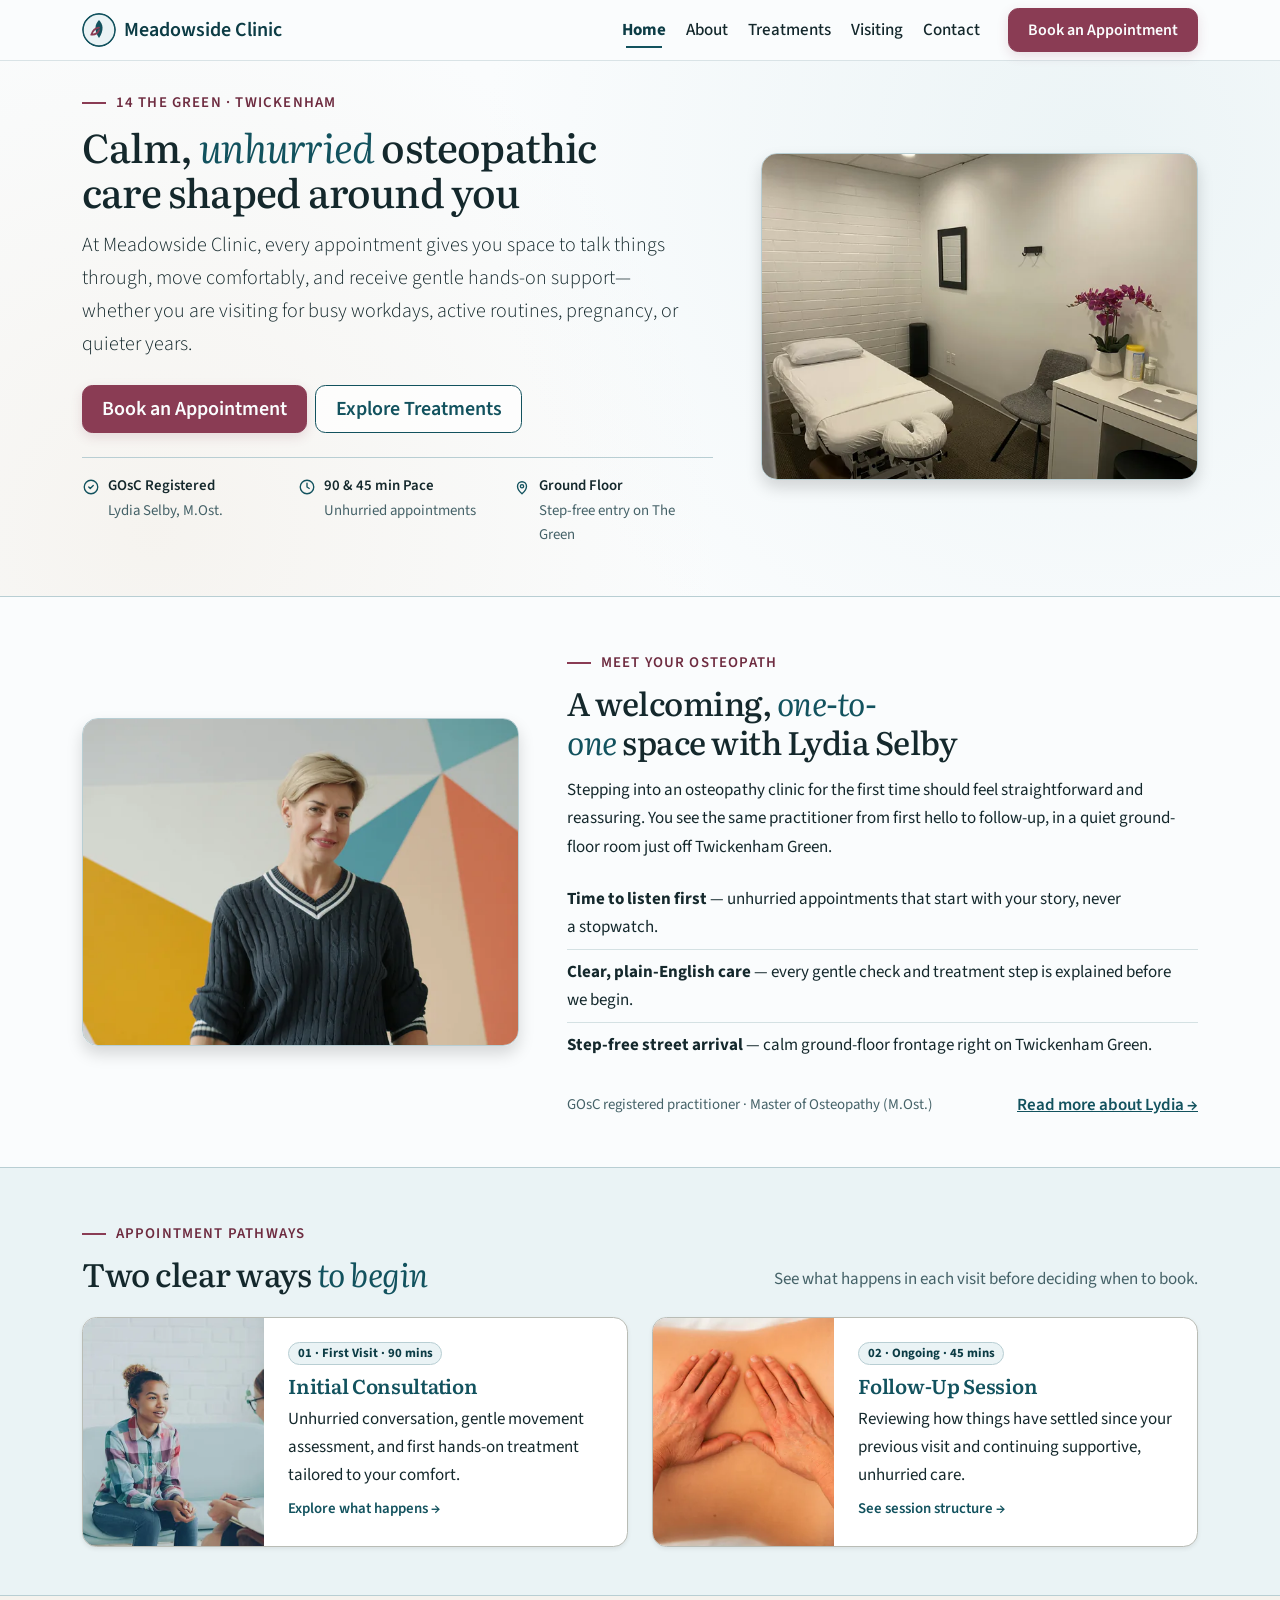
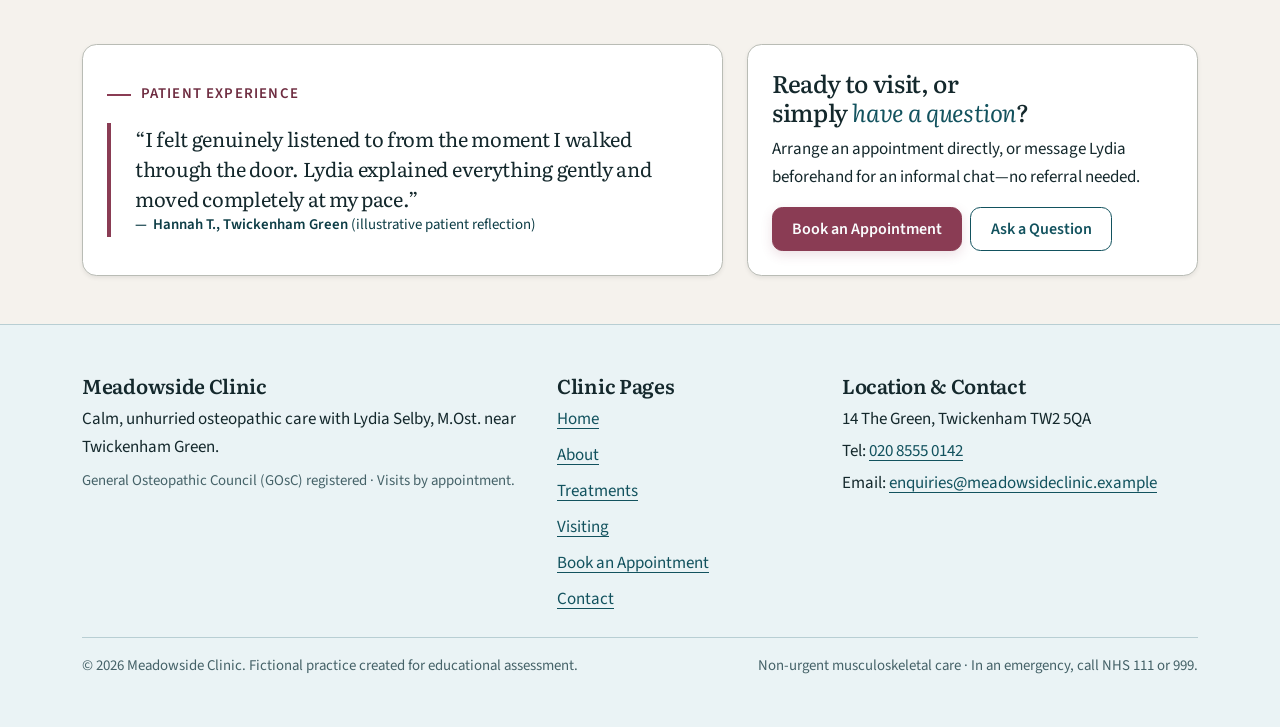
==== index.html @ f7b4f86d "Design: Iteration 3 unified card borders, treatments alternating FAQ, mobile polish" ====
<!DOCTYPE html>
<html lang="en">

<head>
  <meta charset="UTF-8">
  <meta name="viewport" content="width=device-width, initial-scale=1.0">
  <meta name="referrer" content="strict-origin-when-cross-origin">
  <meta name="description"
    content="Meadowside Clinic near Twickenham Green offers calm, unhurried osteopathic care with Lydia Selby in a peaceful ground-floor space.">
  <title>Meadowside Clinic | Calm Osteopathic Care in Twickenham</title>
  <link rel="icon" href="assets/images/brand-mark.svg" type="image/svg+xml">
  <link rel="preconnect" href="https://fonts.googleapis.com">
  <link rel="preconnect" href="https://fonts.gstatic.com" crossorigin>
  <link
    href="https://fonts.googleapis.com/css2?family=Literata:ital,opsz,wght@0,7..72,400;0,7..72,500;0,7..72,600;1,7..72,400&amp;family=Source+Sans+3:wght@400;600;700&amp;display=swap"
    rel="stylesheet" referrerpolicy="no-referrer">
  <link href="https://cdn.jsdelivr.net/npm/bootstrap@5.3.9/dist/css/bootstrap.min.css" rel="stylesheet"
    integrity="sha384-yEPZ7jP9S0QKiUQ0m3jjsO4ProIW7wvR9gXkI7JOGa2XVsw53Yke2bsdkBbjmmiX" crossorigin="anonymous"
    referrerpolicy="no-referrer">
  <link rel="stylesheet" href="assets/css/style.css">
</head>

<body class="d-flex flex-column min-vh-100">
  <a class="visually-hidden-focusable skip-link" href="#main-content">Skip to main content</a>

  <!-- Porcelain light sticky header + Bootstrap offcanvas mobile drawer -->
  <header class="sticky-top">
    <nav class="navbar navbar-expand-lg py-2" data-bs-theme="light" aria-label="Primary">
      <div class="container">
        <a class="navbar-brand d-flex align-items-center gap-2 fw-semibold" href="index.html">
          <img src="assets/images/brand-mark.svg" alt="" width="34" height="34" class="rounded-circle">
          <span>Meadowside Clinic</span>
        </a>
        <button class="navbar-toggler" type="button" data-bs-toggle="offcanvas" data-bs-target="#clinicNav"
          aria-controls="clinicNav" aria-label="Open menu">
          <span class="navbar-toggler-icon"></span>
        </button>
        <div class="offcanvas-lg offcanvas-end" tabindex="-1" id="clinicNav" role="group"
          aria-labelledby="clinicNavLabel">
          <div class="offcanvas-header d-lg-none border-bottom">
            <span class="offcanvas-title h5 mb-0" id="clinicNavLabel">Meadowside Clinic</span>
            <button type="button" class="btn-close" data-bs-dismiss="offcanvas" data-bs-target="#clinicNav"
              aria-label="Close menu"></button>
          </div>
          <div class="offcanvas-body">
            <ul class="navbar-nav ms-lg-auto align-items-lg-center gap-lg-1">
              <li class="nav-item">
                <a class="nav-link active" aria-current="page" href="index.html">Home</a>
              </li>
              <li class="nav-item">
                <a class="nav-link" href="about.html">About</a>
              </li>
              <li class="nav-item">
                <a class="nav-link" href="treatments.html">Treatments</a>
              </li>
              <li class="nav-item">
                <a class="nav-link" href="visiting.html">Visiting</a>
              </li>
              <li class="nav-item">
                <a class="nav-link" href="contact.html">Contact</a>
              </li>
              <li class="nav-item mt-3 mt-lg-0 ms-lg-3 d-grid d-lg-block">
                <a class="btn btn-secondary" href="booking.html">Book an Appointment</a>
              </li>
            </ul>
          </div>
        </div>
      </div>
    </nav>
  </header>

  <main id="main-content" class="flex-grow-1">
    <!-- 1. Hero -->
    <section class="pt-3 pb-4 pt-lg-4 pb-lg-5 section-hero">
      <div class="container">
        <div class="row align-items-center gy-4 gx-lg-5">
          <div class="col-lg-7">
            <span class="small text-uppercase fw-semibold clinic-eyebrow mb-2">14 The Green · Twickenham</span>
            <h1 class="display-5 mb-3">Calm, <em>unhurried</em> osteopathic care shaped around you</h1>
            <p class="lead mb-4">
              At Meadowside Clinic, every appointment gives you space to talk things through, move comfortably, and
              receive gentle hands-on support—whether you are visiting for busy workdays, active routines, pregnancy, or
              quieter years.
            </p>
            <div class="d-grid gap-2 d-sm-flex">
              <a class="btn btn-secondary btn-lg" href="booking.html">Book an Appointment</a>
              <a class="btn btn-outline-primary btn-lg" href="treatments.html">Explore Treatments</a>
            </div>

            <div class="border-top mt-3 pt-3 mt-lg-4">
              <div class="row g-2 g-sm-3">
                <div class="col-sm-4 d-flex align-items-start gap-2">
                  <svg width="18" height="18" viewBox="0 0 24 24" fill="none" stroke="currentColor" stroke-width="1.8"
                    stroke-linecap="round" stroke-linejoin="round" aria-hidden="true"
                    class="text-primary flex-shrink-0 mt-1">
                    <circle cx="12" cy="12" r="9"></circle>
                    <path d="m9 12 2 2 4-4"></path>
                  </svg>
                  <div class="small">
                    <div class="fw-semibold">GOsC Registered</div>
                    <div class="text-body-secondary">Lydia Selby, M.Ost.</div>
                  </div>
                </div>
                <div class="col-sm-4 d-flex align-items-start gap-2">
                  <svg width="18" height="18" viewBox="0 0 24 24" fill="none" stroke="currentColor" stroke-width="1.8"
                    stroke-linecap="round" stroke-linejoin="round" aria-hidden="true"
                    class="text-primary flex-shrink-0 mt-1">
                    <circle cx="12" cy="12" r="9"></circle>
                    <path d="M12 7v5l3 2"></path>
                  </svg>
                  <div class="small">
                    <div class="fw-semibold">90 &amp; 45 min Pace</div>
                    <div class="text-body-secondary">Unhurried appointments</div>
                  </div>
                </div>
                <div class="col-sm-4 d-flex align-items-start gap-2">
                  <svg width="18" height="18" viewBox="0 0 24 24" fill="none" stroke="currentColor" stroke-width="1.8"
                    stroke-linecap="round" stroke-linejoin="round" aria-hidden="true"
                    class="text-primary flex-shrink-0 mt-1">
                    <path d="M12 21s-6-5.2-6-10a6 6 0 1 1 12 0c0 4.8-6 10-6 10Z"></path>
                    <circle cx="12" cy="11" r="2.2"></circle>
                  </svg>
                  <div class="small">
                    <div class="fw-semibold">Ground Floor</div>
                    <div class="text-body-secondary">Step-free entry on The Green</div>
                  </div>
                </div>
              </div>
            </div>
          </div>
          <div class="col-lg-5">
            <div class="ratio ratio-4x3">
              <img src="assets/images/hero-treatment-room-1200.webp"
                srcset="assets/images/hero-treatment-room-640.webp 640w, assets/images/hero-treatment-room-800.webp 800w, assets/images/hero-treatment-room-1200.webp 1200w"
                sizes="(max-width: 575.98px) calc(100vw - 1.5rem), (max-width: 991.98px) 696px, 526px"
                alt="Private clinic treatment room with a pale padded plinth, stool, orchid on a small desk, and white painted brick wall"
                class="img-fluid object-fit-cover rounded-4 shadow border" width="1200" height="900"
                fetchpriority="high">
            </div>
          </div>
        </div>
      </div>
    </section>

    <!-- 2. Meet Lydia & Visit Experience -->
    <section class="py-4 py-lg-5 border-top">
      <div class="container">
        <div class="row align-items-center gy-4 gx-lg-5">
          <div class="col-lg-5">
            <div class="ratio ratio-4x3">
              <img src="assets/images/lydia-portrait-1200.webp"
                srcset="assets/images/lydia-portrait-640.webp 640w, assets/images/lydia-portrait-800.webp 800w, assets/images/lydia-portrait-1200.webp 1200w"
                sizes="(max-width: 575.98px) calc(100vw - 1.5rem), (max-width: 991.98px) 696px, 526px"
                alt="Osteopath Lydia Selby smiling warmly in a relaxed navy cable-knit jumper against a soft daylight studio backdrop"
                class="img-fluid object-fit-cover rounded-4 shadow border" width="1200" height="900" loading="lazy">
            </div>
          </div>
          <div class="col-lg-7">
            <span class="small text-uppercase fw-semibold clinic-eyebrow mb-2">Meet your osteopath</span>
            <h2 class="h2 mb-3">A welcoming, <em>one-to-one</em> space with Lydia Selby</h2>
            <p class="mb-3">
              Stepping into an osteopathy clinic for the first time should feel straightforward and reassuring. You see
              the same practitioner from first hello to follow-up, in a quiet ground-floor room just off Twickenham
              Green.
            </p>
            <ul class="list-group list-group-flush mb-3">
              <li class="list-group-item px-0 py-2">
                <strong>Time to listen first</strong> — unhurried appointments that start with your story, never a
                stopwatch.
              </li>
              <li class="list-group-item px-0 py-2">
                <strong>Clear, plain-English care</strong> — every gentle check and treatment step is explained before
                we begin.
              </li>
              <li class="list-group-item px-0 py-2">
                <strong>Step-free street arrival</strong> — calm ground-floor frontage right on Twickenham Green.
              </li>
            </ul>
            <div class="d-flex flex-wrap align-items-center justify-content-between gap-2 pt-2">
              <span class="small text-body-secondary">GOsC registered practitioner · Master of Osteopathy (M.Ost.)</span>
              <a class="fw-semibold" href="about.html">Read more about Lydia &rarr;</a>
            </div>
          </div>
        </div>
      </div>
    </section>

    <!-- 3. Two Appointment Pathways on Sea-Glass Mist -->
    <section class="py-4 py-lg-5 bg-primary-subtle border-top">
      <div class="container">
        <div class="row align-items-end justify-content-between gy-2 mb-4">
          <div class="col-lg-7">
            <span class="small text-uppercase fw-semibold clinic-eyebrow mb-2">Appointment pathways</span>
            <h2 class="h2 mb-0">Two clear ways <em>to begin</em></h2>
          </div>
          <div class="col-lg-5 text-lg-end">
            <p class="text-body-secondary mb-0">
              See what happens in each visit before deciding when to book.
            </p>
          </div>
        </div>
        <div class="row gy-4">
          <div class="col-lg-6">
            <div class="card clinic-card-link overflow-hidden h-100 shadow-sm">
              <div class="row g-0 h-100">
                <div class="col-md-4">
                  <div class="ratio ratio-4x3 h-100 overflow-hidden">
                    <img src="assets/images/consultation-conversation-960.webp"
                      srcset="assets/images/consultation-conversation-480.webp 480w, assets/images/consultation-conversation-960.webp 960w"
                      sizes="(max-width: 767.98px) calc(100vw - 1.5rem), 220px"
                      alt="Practitioner and client seated together in a sunlit white-brick consultation room having a calm initial conversation"
                      class="object-fit-cover clinic-card-photo-top" width="960" height="720" loading="lazy">
                  </div>
                </div>
                <div class="col-md-8">
                  <div class="card-body d-flex flex-column justify-content-center h-100 p-4">
                    <span
                      class="badge rounded-pill bg-primary-subtle text-primary-emphasis border border-primary-subtle align-self-start mb-2">01
                      · First Visit · 90 mins</span>
                    <h3 class="h5 card-title fw-semibold mb-2">
                      <a class="stretched-link text-decoration-none" href="treatments.html">Initial Consultation</a>
                    </h3>
                    <p class="card-text mb-2">
                      Unhurried conversation, gentle movement assessment, and first hands-on treatment tailored to your
                      comfort.
                    </p>
                    <span class="small fw-semibold text-primary">Explore what happens &rarr;</span>
                  </div>
                </div>
              </div>
            </div>
          </div>

          <div class="col-lg-6">
            <div class="card clinic-card-link overflow-hidden h-100 shadow-sm">
              <div class="row g-0 h-100">
                <div class="col-md-4">
                  <div class="ratio ratio-4x3 h-100 overflow-hidden">
                    <img src="assets/images/osteopathic-lumbar-care-960.webp"
                      srcset="assets/images/osteopathic-lumbar-care-480.webp 480w, assets/images/osteopathic-lumbar-care-960.webp 960w"
                      sizes="(max-width: 767.98px) calc(100vw - 1.5rem), 220px"
                      alt="Practitioner hands gently palpating an adult patient's lower back during a hands-on osteopathic session"
                      class="object-fit-cover" width="960" height="720" loading="lazy">
                  </div>
                </div>
                <div class="col-md-8">
                  <div class="card-body d-flex flex-column justify-content-center h-100 p-4">
                    <span
                      class="badge rounded-pill bg-primary-subtle text-primary-emphasis border border-primary-subtle align-self-start mb-2">02
                      · Ongoing · 45 mins</span>
                    <h3 class="h5 card-title fw-semibold mb-2">
                      <a class="stretched-link text-decoration-none" href="treatments.html">Follow-Up Session</a>
                    </h3>
                    <p class="card-text mb-2">
                      Reviewing how things have settled since your previous visit and continuing supportive, unhurried
                      care.
                    </p>
                    <span class="small fw-semibold text-primary">See session structure &rarr;</span>
                  </div>
                </div>
              </div>
            </div>
          </div>
        </div>
      </div>
    </section>

    <!-- 4. Patient Experience + Next Step on Warm Linen -->
    <section class="py-4 py-lg-5 bg-body-tertiary border-top">
      <div class="container">
        <div class="row align-items-stretch gy-4">
          <div class="col-lg-7">
            <div class="card shadow-sm h-100">
              <div class="card-body p-4 d-flex flex-column justify-content-center">
                <span class="small text-uppercase fw-semibold clinic-eyebrow mb-3">Patient experience</span>
                <figure class="border-accent border-start border-4 ps-4 mb-0">
                  <blockquote class="blockquote fs-5 mb-3">
                    <p class="mb-0">
                      &ldquo;I felt genuinely listened to from the moment I walked through the door. Lydia explained
                      everything gently and moved completely at my pace.&rdquo;
                    </p>
                  </blockquote>
                  <figcaption class="blockquote-footer mb-0">
                    Hannah T., Twickenham Green <span class="fw-normal">(illustrative patient reflection)</span>
                  </figcaption>
                </figure>
              </div>
            </div>
          </div>
          <div class="col-lg-5">
            <div class="card shadow-sm h-100">
              <div class="card-body p-4 d-flex flex-column">
                <h2 class="h4 mb-2">Ready to visit, or simply <em>have a question</em>?</h2>
                <p class="mb-3">
                  Arrange an appointment directly, or message Lydia beforehand for an informal chat—no referral needed.
                </p>
                <div class="d-grid gap-2 d-sm-flex mt-auto">
                  <a class="btn btn-secondary" href="booking.html">Book an Appointment</a>
                  <a class="btn btn-outline-primary" href="contact.html">Ask a Question</a>
                </div>
              </div>
            </div>
          </div>
        </div>
      </div>
    </section>
  </main>

  <!-- Global Footer on Sea-Glass Mist -->
  <footer class="bg-primary-subtle border-top py-4 py-lg-5 mt-auto">
    <div class="container">
      <div class="row gy-4 pb-4">
        <div class="col-lg-5">
          <h2 class="h5 fw-semibold mb-2">Meadowside Clinic</h2>
          <p class="mb-2">
            Calm, unhurried osteopathic care with Lydia Selby, M.Ost. near Twickenham Green.
          </p>
          <p class="small text-body-secondary mb-0">
            General Osteopathic Council (GOsC) registered · Visits by appointment.
          </p>
        </div>
        <div class="col-sm-6 col-lg-3">
          <h2 class="h5 fw-semibold mb-2">Clinic Pages</h2>
          <ul class="list-unstyled d-flex flex-column gap-2 mb-0">
            <li><a href="index.html">Home</a></li>
            <li><a href="about.html">About</a></li>
            <li><a href="treatments.html">Treatments</a></li>
            <li><a href="visiting.html">Visiting</a></li>
            <li><a href="booking.html">Book an Appointment</a></li>
            <li><a href="contact.html">Contact</a></li>
          </ul>
        </div>
        <div class="col-sm-6 col-lg-4">
          <h2 class="h5 fw-semibold mb-2">Location &amp; Contact</h2>
          <p class="mb-1">14 The Green, Twickenham TW2 5QA</p>
          <p class="mb-1">Tel: <a href="tel:+442085550142">020&nbsp;8555&nbsp;0142</a></p>
          <p class="mb-0">Email: <a
              href="mailto:enquiries@meadowsideclinic.example">enquiries@meadowsideclinic.example</a></p>
        </div>
      </div>
      <div
        class="border-top border-primary-subtle pt-3 d-flex flex-column flex-md-row justify-content-between gap-2 small text-body-secondary">
        <p class="mb-0">&copy; 2026 Meadowside Clinic. Fictional practice created for educational assessment.</p>
        <p class="mb-0">Non-urgent musculoskeletal care · In an emergency, call NHS 111 or 999.</p>
      </div>
    </div>
  </footer>

  <script src="https://cdn.jsdelivr.net/npm/bootstrap@5.3.9/dist/js/bootstrap.bundle.min.js"
    integrity="sha384-WyOxWvTyr1QaMPfiPJSv76iReVthorl5uWlFtZPyK0IEB0hGzo9y5Bp9mYanr8Bu" crossorigin="anonymous"
    referrerpolicy="no-referrer" defer></script>
</body>

</html>
---- assets/css/style.css ----
/* ==========================================================================
   Meadowside Clinic — Bootstrap 5.3 Theme Layer & Editorial Polish
   Palette: 190° Mineral Teal (#12525E / #0C3C45), Porcelain (#FAFCFD),
            Sea-Glass Mist (#EAF3F5 / #F3F8F9), Warm Linen (#F5F2ED),
            Rosewood (#8A3C54 / #6E2C40)
   ========================================================================== */

/* Metric-matched local fallback faces align box metrics before Google Fonts swap in (prevents CLS) */
@font-face {
  font-family: "Literata Fallback";
  src: local("Georgia");
  font-style: normal;
  font-weight: 400 700;
  size-adjust: 110%;
  ascent-override: 107%;
  descent-override: 28%;
  line-gap-override: 0%;
}

@font-face {
  font-family: "Literata Fallback";
  src: local("Georgia Italic"), local("Georgia");
  font-style: italic;
  font-weight: 400;
  size-adjust: 99%;
  ascent-override: 119%;
  descent-override: 31%;
  line-gap-override: 0%;
}

@font-face {
  font-family: "Source Sans Fallback";
  src: local("Helvetica Neue"), local("Arial");
  font-style: normal;
  font-weight: 400 700;
  size-adjust: 93.5%;
  ascent-override: 109%;
  descent-override: 43%;
  line-gap-override: 0%;
}

:root {
  /* 1. Semantic clinic palette tokens */
  --clinic-primary: #12525e;
  --clinic-primary-dark: #0c3c45;
  --clinic-porcelain: #fafcfd;
  --clinic-mist: #eaf3f5;
  --clinic-mist-soft: #f3f8f9;
  --clinic-linen: #f5f2ed;
  --clinic-accent: #8a3c54;
  --clinic-accent-dark: #6e2c40;
  --clinic-text: #14282c;
  --clinic-muted: #456268;
  --clinic-border: #b8ced3;
  --clinic-border-ui: #668991;
  --clinic-border-warm: #ddd5c9;
  --clinic-border-input: #557880;
  --clinic-error: #9e243b;
  --clinic-error-bg: #fdf3f5;
  --clinic-ease: cubic-bezier(0.16, 1, 0.3, 1);

  /* 2. Bootstrap 5 global root token overrides (Layer 1) */
  --bs-font-sans-serif: "Source Sans 3", "Source Sans Fallback", system-ui, "Segoe UI", Roboto, "Helvetica Neue", Arial, sans-serif;
  --bs-body-font-family: var(--bs-font-sans-serif);
  --bs-body-font-size: 1.0625rem;
  --bs-body-bg: var(--clinic-porcelain);
  --bs-body-color: var(--clinic-text);
  --bs-body-color-rgb: 20, 40, 44;
  --bs-secondary-color: var(--clinic-muted);
  --bs-tertiary-bg: var(--clinic-linen);
  --bs-tertiary-bg-rgb: 245, 242, 237;
  --bs-primary: var(--clinic-primary);
  --bs-primary-rgb: 18, 82, 94;
  --bs-primary-text-emphasis: var(--clinic-primary-dark);
  --bs-primary-bg-subtle: var(--clinic-mist);
  --bs-primary-border-subtle: var(--clinic-border);
  --bs-link-color: var(--clinic-primary);
  --bs-link-color-rgb: 18, 82, 94;
  --bs-link-hover-color: var(--clinic-primary-dark);
  --bs-link-hover-color-rgb: 12, 60, 69;
  --bs-border-color: var(--clinic-border);
  --bs-border-radius: 0.65rem;
  --bs-focus-ring-color: rgba(18, 82, 94, 0.25);
}

/* Smooth in-page navigation with sticky-navbar offset restricted to main & section anchors */
html {
  scroll-behavior: smooth;
  scroll-padding-top: 5.25rem;
}

main[id],
section[id] {
  scroll-margin-top: 5.25rem;
}

body {
  line-height: 1.65;
  overflow-wrap: break-word;
}

/* ==========================================================================
   Editorial Typography & Accessible Focus Rings
   ========================================================================== */

h1,
h2,
h3,
h4,
h5,
h6,
.h1,
.h2,
.h3,
.h4,
.h5,
.h6,
.blockquote {
  font-family: "Literata", "Literata Fallback", Georgia, "Times New Roman", serif;
  letter-spacing: -0.015em;
  text-wrap: balance;
}

.display-5 {
  font-size: clamp(2rem, 1.35rem + 1.4vw, 2.75rem);
  font-weight: 500;
  line-height: 1.14;
  letter-spacing: -0.02em;
}

main h2.h2 {
  font-size: clamp(1.6rem, 1.25rem + 0.95vw, 2.15rem);
  font-weight: 500;
  line-height: 1.2;
}

h1 em,
h2 em,
.h1 em,
.h2 em {
  font-style: italic;
  font-weight: 400;
  color: var(--clinic-primary);
}

p,
blockquote,
li {
  text-wrap: pretty;
}

.clinic-eyebrow,
main .accordion .accordion-button {
  font-family: "Source Sans 3", "Source Sans Fallback", system-ui, "Segoe UI", Roboto, "Helvetica Neue", Arial, sans-serif;
  text-wrap: balance;
}

:focus-visible,
header .navbar :focus-visible,
header .offcanvas-lg :focus-visible {
  outline: 3px solid var(--clinic-accent);
  outline-offset: 2px;
  box-shadow: none;
}

.skip-link:focus {
  position: fixed;
  top: 0.75rem;
  left: 0.75rem;
  z-index: 1080;
  padding: 0.65rem 1rem;
  border-radius: var(--bs-border-radius);
  background-color: var(--clinic-porcelain);
  color: var(--clinic-primary-dark);
  font-weight: 600;
  text-decoration: none;
  box-shadow: 0 4px 16px rgba(12, 60, 69, 0.2);
}

/* ==========================================================================
   Porcelain/Mist Header, Light Offcanvas & Sea-Glass Mist Footer
   ========================================================================== */

header .navbar[data-bs-theme="light"] {
  background-color: rgba(250, 252, 253, 0.95);
  border-bottom: 1px solid rgba(18, 82, 94, 0.14);
  --bs-navbar-color: var(--clinic-text);
  --bs-navbar-hover-color: var(--clinic-primary-dark);
  --bs-navbar-active-color: var(--clinic-primary-dark);
  --bs-navbar-brand-color: var(--clinic-primary-dark);
  --bs-navbar-brand-hover-color: var(--clinic-primary);
  --bs-navbar-toggler-border-color: var(--clinic-border-ui);
}

header .navbar[data-bs-theme="light"]::before {
  content: "";
  position: absolute;
  inset: 0;
  z-index: -1;
  backdrop-filter: blur(10px);
}

header .navbar-toggler {
  min-width: 44px;
  min-height: 44px;
}

header .nav-link {
  position: relative;
  padding-inline: 0.75rem;
  border-radius: 0.45rem;
  font-weight: 500;
}

@media (min-width: 992px) {
  header .nav-link::after {
    content: "";
    position: absolute;
    left: 0.75rem;
    right: 0.75rem;
    bottom: 0.25rem;
    height: 2px;
    background-color: var(--clinic-primary);
    transform: scaleX(0);
    transform-origin: left center;
  }

  header .nav-link:hover::after,
  header .nav-link.active::after {
    transform: scaleX(1);
  }
}

header .nav-link.active {
  font-weight: 700;
}

@media (max-width: 991.98px) {
  header .nav-link.active {
    text-decoration: underline;
    text-underline-offset: 0.35rem;
    text-decoration-thickness: 2px;
  }
}

header .offcanvas-lg {
  --bs-offcanvas-bg: var(--clinic-porcelain);
  --bs-offcanvas-color: var(--clinic-text);
  --bs-offcanvas-border-color: var(--clinic-border);
}

footer a {
  text-underline-offset: 0.22rem;
}

/* Soft radial daylight glow on primary page openers */
.section-hero {
  background:
    radial-gradient(circle at 86% 18%, color-mix(in oklab, var(--clinic-mist) 90%, transparent), transparent 52%),
    radial-gradient(circle at 12% 88%, color-mix(in oklab, var(--clinic-linen) 85%, transparent), transparent 46%),
    var(--clinic-porcelain);
}

/* ==========================================================================
   Bootstrap 5 Component Overrides (Layer 2 — .btn-primary/.btn-secondary/etc.)
   ========================================================================== */

.btn-primary,
.btn-secondary,
.btn-outline-primary {
  min-height: 44px;
  display: inline-flex;
  align-items: center;
  justify-content: center;
  padding-inline: 1.2rem;
  font-weight: 600;
  border-radius: 0.65rem;
}

/* Mineral Teal primary button */
.btn-primary {
  --bs-btn-color: var(--clinic-porcelain);
  --bs-btn-bg: var(--clinic-primary);
  --bs-btn-border-color: var(--clinic-primary);
  --bs-btn-hover-color: #ffffff;
  --bs-btn-hover-bg: var(--clinic-primary-dark);
  --bs-btn-hover-border-color: var(--clinic-primary-dark);
  --bs-btn-active-color: #ffffff;
  --bs-btn-active-bg: var(--clinic-primary-dark);
  --bs-btn-active-border-color: var(--clinic-primary-dark);
  --bs-btn-focus-shadow-rgb: 18, 82, 94;
}

.btn-outline-primary {
  --bs-btn-color: var(--clinic-primary);
  --bs-btn-bg: rgba(255, 255, 255, 0.72);
  --bs-btn-border-color: var(--clinic-primary);
  --bs-btn-hover-color: var(--clinic-porcelain);
  --bs-btn-hover-bg: var(--clinic-primary);
  --bs-btn-hover-border-color: var(--clinic-primary);
  --bs-btn-active-color: var(--clinic-porcelain);
  --bs-btn-active-bg: var(--clinic-primary-dark);
  --bs-btn-active-border-color: var(--clinic-primary-dark);
  --bs-btn-focus-shadow-rgb: 18, 82, 94;
}

/* Rosewood primary CTA mapped directly onto Bootstrap .btn-secondary */
.btn-secondary {
  --bs-btn-color: var(--clinic-porcelain);
  --bs-btn-bg: var(--clinic-accent);
  --bs-btn-border-color: var(--clinic-accent);
  --bs-btn-hover-color: #ffffff;
  --bs-btn-hover-bg: var(--clinic-accent-dark);
  --bs-btn-hover-border-color: var(--clinic-accent-dark);
  --bs-btn-active-color: #ffffff;
  --bs-btn-active-bg: var(--clinic-accent-dark);
  --bs-btn-active-border-color: var(--clinic-accent-dark);
  --bs-btn-focus-shadow-rgb: 138, 60, 84;
  box-shadow: 0 4px 12px rgba(138, 60, 84, 0.16);
}

header .navbar .btn-secondary.active {
  box-shadow: 0 0 0 2px var(--clinic-porcelain), 0 0 0 4px var(--clinic-accent);
}

.clinic-eyebrow {
  display: inline-flex;
  align-items: center;
  gap: 0.6rem;
  letter-spacing: 0.08em;
  color: var(--clinic-accent-dark);
}

.clinic-eyebrow::before {
  content: "";
  width: 1.5rem;
  height: 2px;
  background-color: var(--clinic-accent);
  flex-shrink: 0;
}

.card {
  --bs-card-bg: #ffffff;
  --bs-card-border-color: color-mix(in oklab, var(--clinic-primary) 18%, var(--clinic-border-warm));
  --bs-card-border-radius: 0.9rem;
}

.card-header {
  border-bottom-color: color-mix(in oklab, var(--clinic-primary) 18%, var(--clinic-border-warm));
}

.clinic-card-link:hover,
.clinic-card-link:focus-within {
  border-color: var(--clinic-primary);
  box-shadow: 0 6px 20px rgba(12, 60, 69, 0.14);
}

.list-group-flush {
  --bs-list-group-bg: transparent;
  --bs-list-group-border-color: color-mix(in oklab, var(--clinic-primary) 16%, transparent);
  --bs-list-group-color: var(--clinic-text);
}

/* Unified rounded callouts matching .card corner geometry with 4px left accent bar */
main aside {
  border: 1px solid color-mix(in oklab, var(--clinic-primary) 18%, var(--clinic-border-warm));
  border-left: 4px solid var(--clinic-primary);
  border-radius: 0.9rem;
}

main aside.border-accent {
  border-left-color: var(--clinic-accent);
}

/* Single Rosewood border-start accent utility for quotes */
.border-start.border-accent {
  --bs-border-color: var(--clinic-accent);
}

.blockquote {
  line-height: 1.5;
}

.blockquote-footer {
  color: var(--clinic-primary-dark);
  font-weight: 600;
}

main .accordion {
  --bs-accordion-bg: #ffffff;
  --bs-accordion-color: var(--clinic-text);
  --bs-accordion-border-color: color-mix(in oklab, var(--clinic-primary) 22%, var(--clinic-border-warm));
  --bs-accordion-border-radius: 0.9rem;
  --bs-accordion-btn-color: var(--clinic-primary-dark);
  --bs-accordion-btn-bg: #ffffff;
  --bs-accordion-active-bg: var(--clinic-mist-soft);
  --bs-accordion-active-color: var(--clinic-primary-dark);
  --bs-accordion-btn-focus-border-color: var(--clinic-primary);
  --bs-accordion-btn-focus-box-shadow: 0 0 0 0.22rem rgba(18, 82, 94, 0.25);
  --bs-accordion-btn-icon: url("data:image/svg+xml,%3csvg xmlns='http://www.w3.org/2000/svg' viewBox='0 0 16 16' fill='none' stroke='%2312525E' stroke-width='2' stroke-linecap='round' stroke-linejoin='round'%3e%3cpath d='m2 5 6 6 6-6'/%3e%3c/svg%3e");
  --bs-accordion-btn-active-icon: url("data:image/svg+xml,%3csvg xmlns='http://www.w3.org/2000/svg' viewBox='0 0 16 16' fill='none' stroke='%230C3C45' stroke-width='2' stroke-linecap='round' stroke-linejoin='round'%3e%3cpath d='m2 5 6 6 6-6'/%3e%3c/svg%3e");
  border-radius: 0.9rem;
}

main .accordion .accordion-button {
  font-weight: 600;
  min-height: 48px;
}

main .nav-pills {
  --bs-nav-link-color: var(--clinic-primary-dark);
  --bs-nav-link-hover-color: var(--clinic-primary);
  --bs-nav-pills-link-active-color: var(--clinic-porcelain);
  --bs-nav-pills-link-active-bg: var(--clinic-primary);
  background-color: var(--clinic-mist);
  padding: 0.35rem;
  border-radius: 0.75rem;
  border: 1px solid var(--clinic-border-ui);
}

main .nav-pills .nav-link {
  min-height: 44px;
  font-weight: 600;
  border-radius: 0.52rem;
}

@media (max-width: 575.98px) {
  main .nav-pills .nav-link {
    padding-inline: 0.65rem;
    font-size: 0.9375rem;
  }
}

/* Bootstrap table theming for Treatments session comparison */
main .table {
  --bs-table-bg: #ffffff;
  --bs-table-color: var(--clinic-text);
  --bs-table-border-color: color-mix(in oklab, var(--clinic-primary) 16%, transparent);
  --bs-table-hover-bg: var(--clinic-mist-soft);
}

main .table thead th {
  background-color: var(--clinic-mist-soft);
  color: var(--clinic-primary-dark);
  font-weight: 600;
}

main .table thead th:first-child {
  border-top-left-radius: calc(0.9rem - 1px);
}

main .table thead th:last-child {
  border-top-right-radius: calc(0.9rem - 1px);
}

/* ==========================================================================
   Contact Form Controls & Post-Interaction (:user-invalid) Feedback
   ========================================================================== */

main form .form-label {
  font-weight: 600;
  color: var(--clinic-primary-dark);
}

main form .form-control {
  font-size: max(1rem, 1em);
  min-height: 44px;
  border-color: var(--clinic-border-input);
  background-color: #ffffff;
  color: var(--clinic-text);
}

main form .form-control:focus {
  border-color: var(--clinic-primary);
  box-shadow: 0 0 0 0.22rem rgba(18, 82, 94, 0.22);
}

main form .form-check-input {
  border-color: var(--clinic-border-input);
  accent-color: var(--clinic-primary);
}

main form .form-check-input:focus {
  border-color: var(--clinic-primary);
  box-shadow: 0 0 0 0.22rem rgba(18, 82, 94, 0.22);
}

main form .form-check-input:checked {
  background-color: var(--clinic-primary);
  border-color: var(--clinic-primary-dark);
}

.clinic-error-hint {
  display: none;
  color: var(--clinic-error);
  font-size: 0.9rem;
  font-weight: 600;
  margin-top: 0.35rem;
}

main form .form-control:user-invalid {
  border-color: var(--clinic-error);
  background-color: var(--clinic-error-bg);
}

main form .form-control:user-invalid + .clinic-error-hint,
main form div:has(> .form-control:user-invalid) > .clinic-error-hint {
  display: block;
}

main form .form-control:user-valid {
  border-color: var(--clinic-primary);
}

.clinic-card-photo-top {
  object-position: center 22%;
}

/* ==========================================================================
   Motion Opt-In (Compositor-Only) & Windows Forced Colors Fallbacks
   ========================================================================== */

@media (prefers-reduced-motion: no-preference) {
  .btn-primary,
  .btn-secondary,
  .btn-outline-primary,
  .clinic-card-link,
  header .nav-link::after {
    transition:
      transform 0.3s var(--clinic-ease),
      box-shadow 0.3s var(--clinic-ease),
      border-color 0.25s ease,
      background-color 0.25s ease;
  }

  .btn-primary:hover,
  .btn-secondary:hover,
  .btn-outline-primary:hover {
    transform: translateY(-1px);
  }

  .clinic-card-link:hover,
  .clinic-card-link:focus-within {
    transform: translateY(-2px);
  }

  .clinic-card-link img {
    transition: transform 0.6s var(--clinic-ease);
  }

  .clinic-card-link:hover img,
  .clinic-card-link:focus-within img {
    transform: scale(1.03);
  }
}

@media (prefers-reduced-motion: reduce) {
  html {
    scroll-behavior: auto;
  }
}

@media (forced-colors: active) {
  .btn,
  .card,
  aside,
  main .nav-pills,
  header .navbar,
  footer {
    border: 1px solid CanvasText;
  }

  .clinic-eyebrow::before {
    display: none;
  }

  :focus-visible {
    outline: 3px solid Highlight;
    outline-offset: 2px;
  }
}
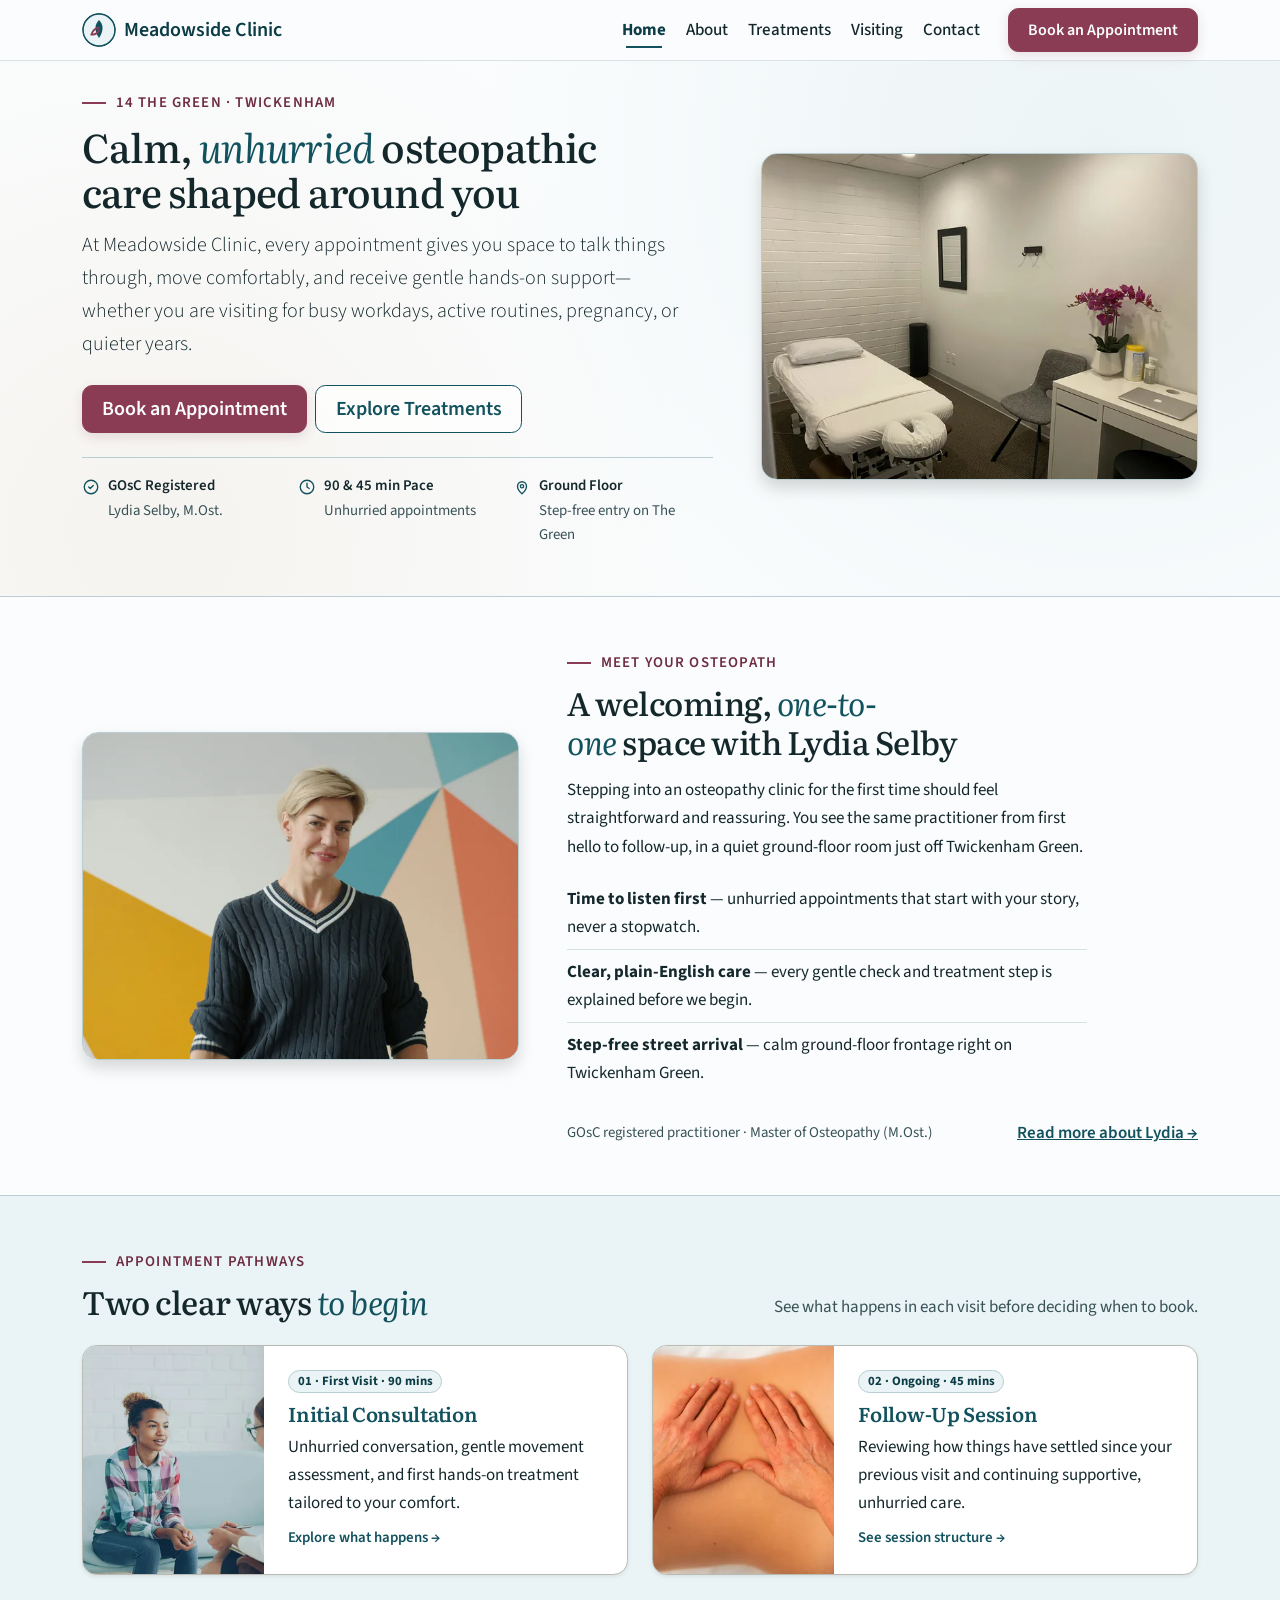
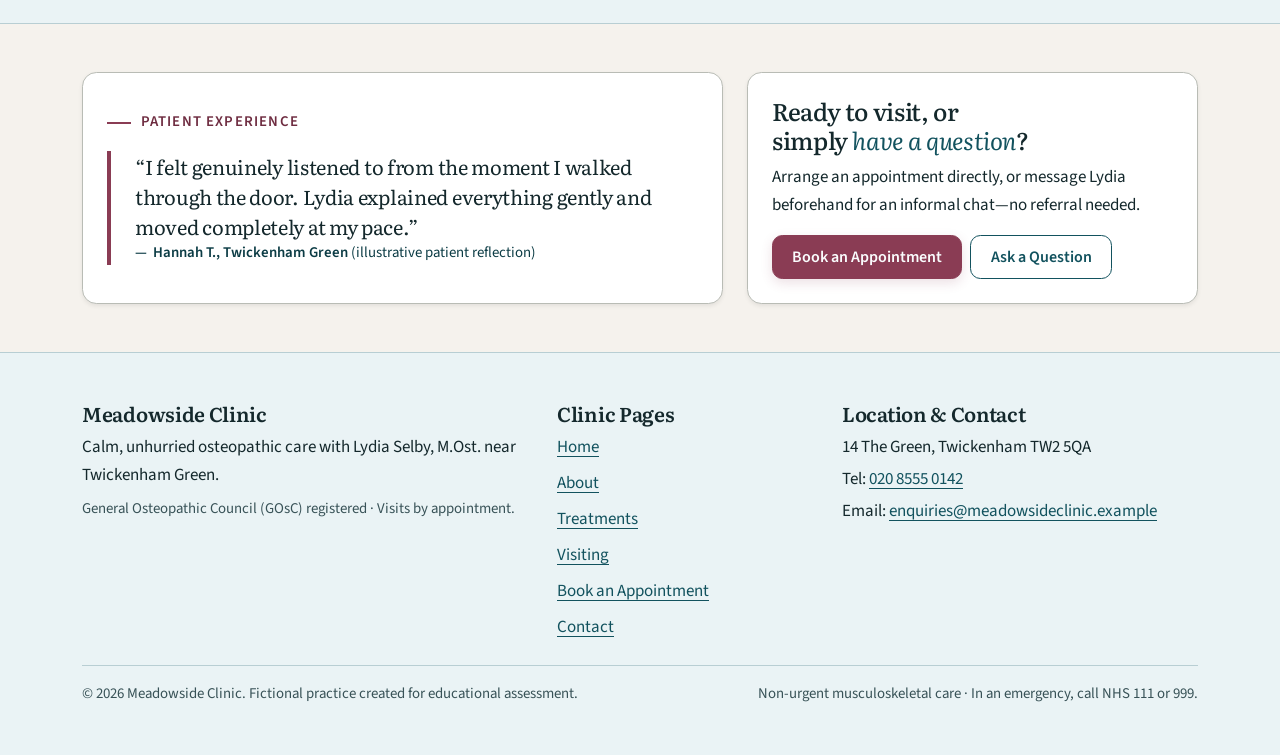
==== commit d559de59: "Design: prose 65ch measure, APCA muted contrast, Stylelint & mobile polish" ====
--- a/index.html
+++ b/index.html
@@ -271,9 +271,9 @@
         <div class="row align-items-stretch gy-4">
           <div class="col-lg-7">
             <div class="card shadow-sm h-100">
-              <div class="card-body p-4 d-flex flex-column justify-content-center">
+              <div class="card-body p-3 p-sm-4 d-flex flex-column justify-content-center">
                 <span class="small text-uppercase fw-semibold clinic-eyebrow mb-3">Patient experience</span>
-                <figure class="border-accent border-start border-4 ps-4 mb-0">
+                <figure class="border-accent border-start border-4 ps-3 ps-sm-4 mb-0">
                   <blockquote class="blockquote fs-5 mb-3">
                     <p class="mb-0">
                       &ldquo;I felt genuinely listened to from the moment I walked through the door. Lydia explained
--- a/assets/css/style.css
+++ b/assets/css/style.css
@@ -50,7 +50,7 @@
   --clinic-accent: #8a3c54;
   --clinic-accent-dark: #6e2c40;
   --clinic-text: #14282c;
-  --clinic-muted: #456268;
+  --clinic-muted: #385257;
   --clinic-border: #b8ced3;
   --clinic-border-ui: #668991;
   --clinic-border-warm: #ddd5c9;
@@ -149,6 +149,16 @@
   text-wrap: pretty;
 }
 
+main p:not(.lead):not(.text-center),
+main li {
+  max-width: 65ch;
+}
+
+main p.text-center {
+  max-width: 65ch;
+  margin-inline: auto;
+}
+
 .clinic-eyebrow,
 main .accordion .accordion-button {
   font-family: "Source Sans 3", "Source Sans Fallback", system-ui, "Segoe UI", Roboto, "Helvetica Neue", Arial, sans-serif;
@@ -466,7 +476,7 @@
   font-size: max(1rem, 1em);
   min-height: 44px;
   border-color: var(--clinic-border-input);
-  background-color: #ffffff;
+  background-color: var(--bs-white);
   color: var(--clinic-text);
 }
 
@@ -503,8 +513,8 @@
   background-color: var(--clinic-error-bg);
 }
 
-main form .form-control:user-invalid + .clinic-error-hint,
-main form div:has(> .form-control:user-invalid) > .clinic-error-hint {
+form :has(> .form-control:user-invalid) > .clinic-error-hint,
+main form .form-control:user-invalid + .clinic-error-hint {
   display: block;
 }
 
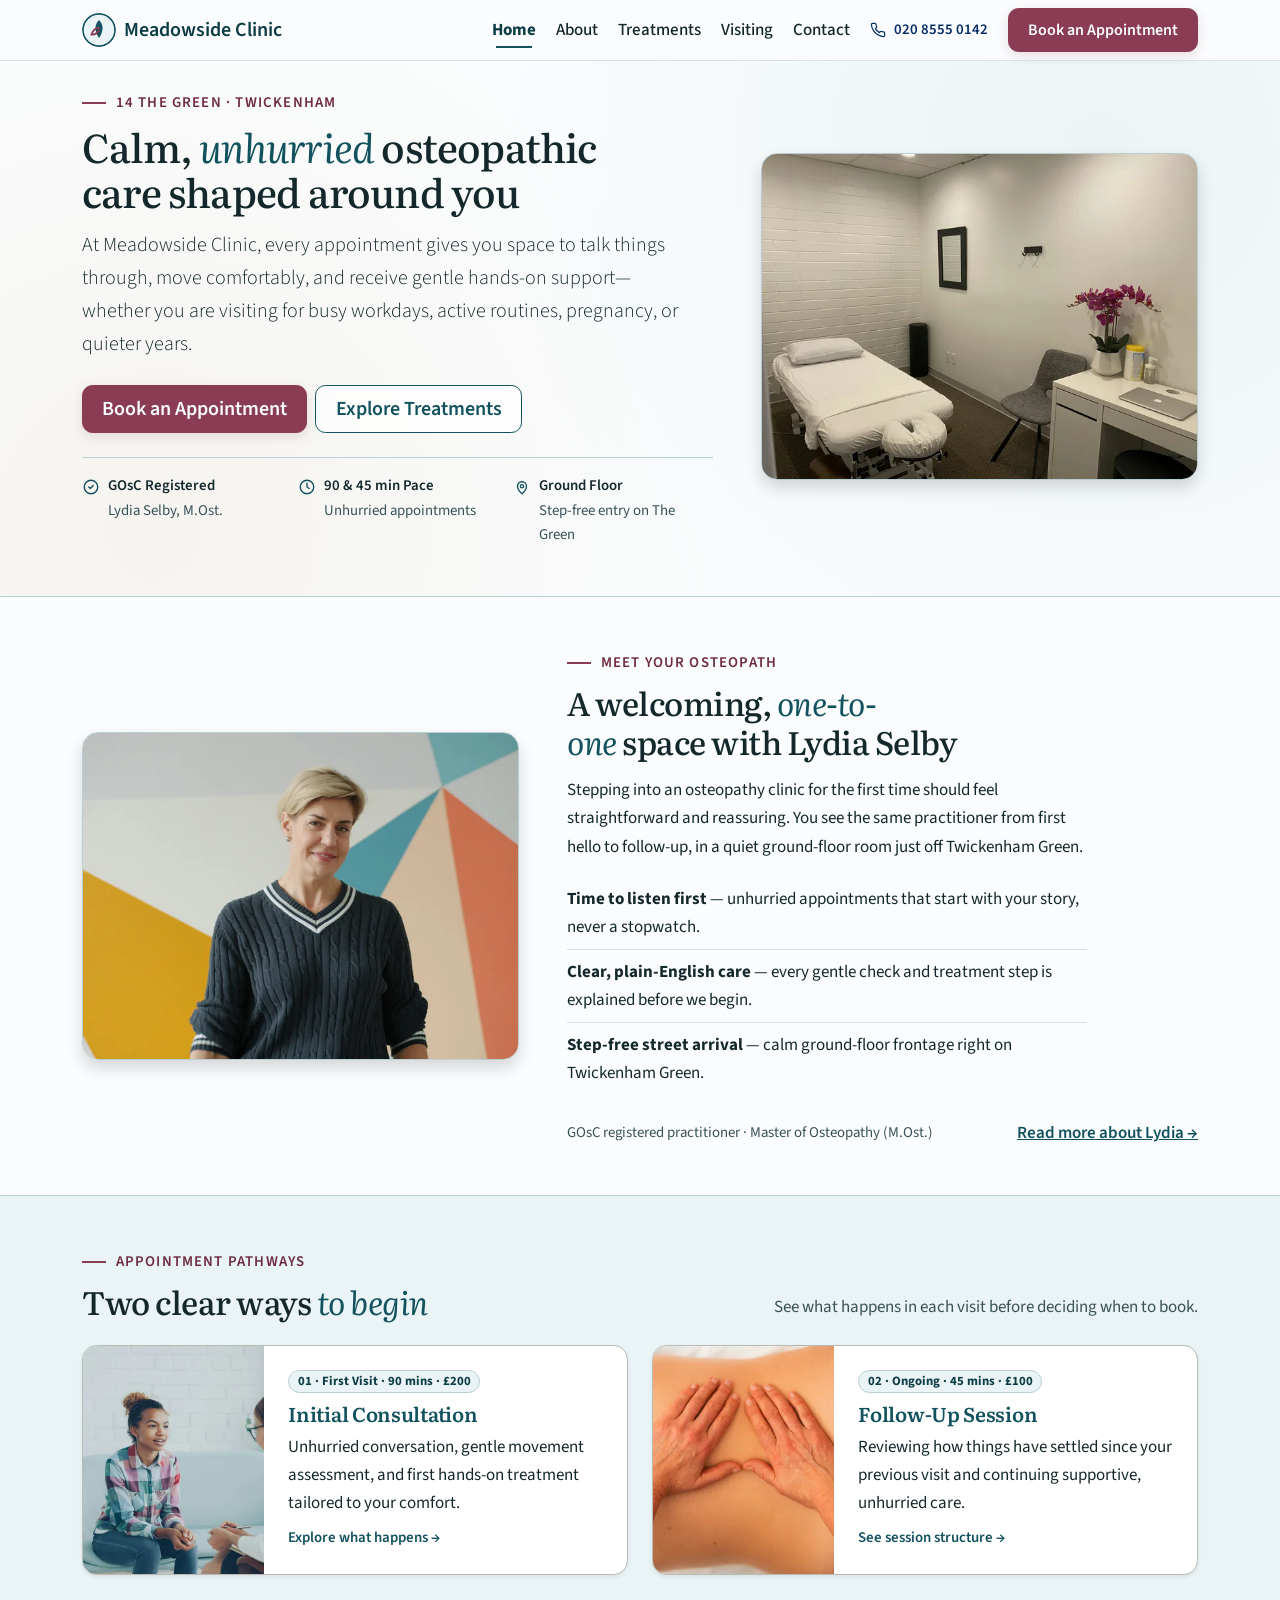
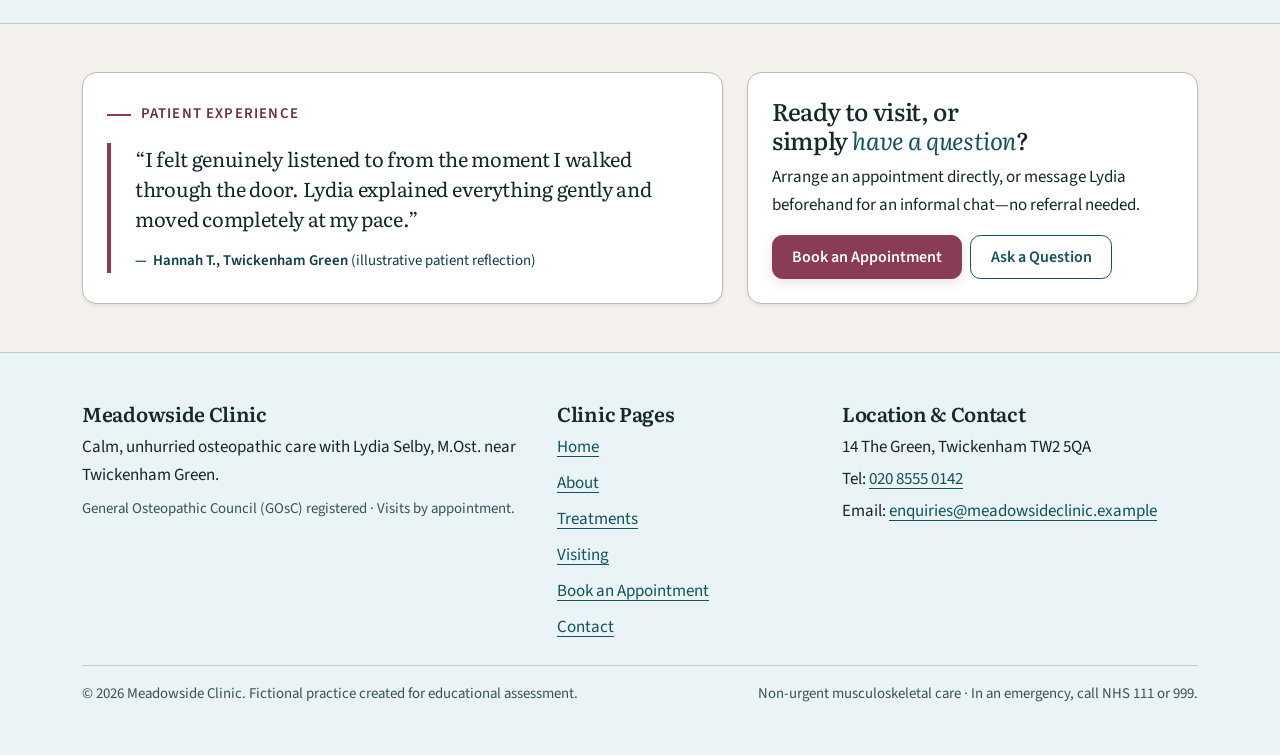
==== commit 6c1a5b94: "Pre-submission finalization: session fees, tap-to-call, branded 404 - Show session fees (client deci" ====
--- a/index.html
+++ b/index.html
@@ -59,6 +59,26 @@
               <li class="nav-item">
                 <a class="nav-link" href="contact.html">Contact</a>
               </li>
+              <!-- Tap-to-call number: inline in the desktop nav, full row in the mobile drawer -->
+              <li class="nav-item d-none d-lg-flex align-items-center ms-lg-2">
+                <a class="d-inline-flex align-items-center gap-2 small fw-semibold text-primary-emphasis text-decoration-none"
+                  href="tel:+442085550142">
+                  <svg width="16" height="16" viewBox="0 0 24 24" fill="none" stroke="currentColor" stroke-width="1.8"
+                    stroke-linecap="round" stroke-linejoin="round" aria-hidden="true">
+                    <path d="M22 16.92v3a2 2 0 0 1-2.18 2 19.79 19.79 0 0 1-8.63-3.07 19.5 19.5 0 0 1-6-6 19.79 19.79 0 0 1-3.07-8.67A2 2 0 0 1 4.11 2h3a2 2 0 0 1 2 1.72 12.84 12.84 0 0 0 .7 2.81 2 2 0 0 1-.45 2.11L8.09 9.91a16 16 0 0 0 6 6l1.27-1.27a2 2 0 0 1 2.11-.45 12.84 12.84 0 0 0 2.81.7A2 2 0 0 1 22 16.92z"></path>
+                  </svg>
+                  020&nbsp;8555&nbsp;0142
+                </a>
+              </li>
+              <li class="nav-item d-lg-none mt-3">
+                <a class="d-inline-flex align-items-center gap-2 fw-semibold text-primary-emphasis" href="tel:+442085550142">
+                  <svg width="18" height="18" viewBox="0 0 24 24" fill="none" stroke="currentColor" stroke-width="1.8"
+                    stroke-linecap="round" stroke-linejoin="round" aria-hidden="true">
+                    <path d="M22 16.92v3a2 2 0 0 1-2.18 2 19.79 19.79 0 0 1-8.63-3.07 19.5 19.5 0 0 1-6-6 19.79 19.79 0 0 1-3.07-8.67A2 2 0 0 1 4.11 2h3a2 2 0 0 1 2 1.72 12.84 12.84 0 0 0 .7 2.81 2 2 0 0 1-.45 2.11L8.09 9.91a16 16 0 0 0 6 6l1.27-1.27a2 2 0 0 1 2.11-.45 12.84 12.84 0 0 0 2.81.7A2 2 0 0 1 22 16.92z"></path>
+                  </svg>
+                  Call&nbsp;020&nbsp;8555&nbsp;0142
+                </a>
+              </li>
               <li class="nav-item mt-3 mt-lg-0 ms-lg-3 d-grid d-lg-block">
                 <a class="btn btn-secondary" href="booking.html">Book an Appointment</a>
               </li>
@@ -216,7 +236,7 @@
                   <div class="card-body d-flex flex-column justify-content-center h-100 p-4">
                     <span
                       class="badge rounded-pill bg-primary-subtle text-primary-emphasis border border-primary-subtle align-self-start mb-2">01
-                      · First Visit · 90 mins</span>
+                      · First Visit · 90 mins · £200</span>
                     <h3 class="h5 card-title fw-semibold mb-2">
                       <a class="stretched-link text-decoration-none" href="treatments.html">Initial Consultation</a>
                     </h3>
@@ -247,7 +267,7 @@
                   <div class="card-body d-flex flex-column justify-content-center h-100 p-4">
                     <span
                       class="badge rounded-pill bg-primary-subtle text-primary-emphasis border border-primary-subtle align-self-start mb-2">02
-                      · Ongoing · 45 mins</span>
+                      · Ongoing · 45 mins · £100</span>
                     <h3 class="h5 card-title fw-semibold mb-2">
                       <a class="stretched-link text-decoration-none" href="treatments.html">Follow-Up Session</a>
                     </h3>
--- a/assets/css/style.css
+++ b/assets/css/style.css
@@ -83,15 +83,10 @@
   --bs-focus-ring-color: rgba(18, 82, 94, 0.25);
 }
 
-/* Smooth in-page navigation with sticky-navbar offset restricted to main & section anchors */
+/* Smooth in-page navigation; scroll-padding-top keeps anchored sections clear of the sticky header */
 html {
   scroll-behavior: smooth;
   scroll-padding-top: 5.25rem;
-}
-
-main[id],
-section[id] {
-  scroll-margin-top: 5.25rem;
 }
 
 body {
@@ -149,13 +144,17 @@
   text-wrap: pretty;
 }
 
-main p:not(.lead):not(.text-center),
+main p,
 main li {
   max-width: 65ch;
 }
 
+/* Lead intros may run the full column width */
+main p.lead {
+  max-width: none;
+}
+
 main p.text-center {
-  max-width: 65ch;
   margin-inline: auto;
 }
 
@@ -353,6 +352,7 @@
   --bs-card-bg: #ffffff;
   --bs-card-border-color: color-mix(in oklab, var(--clinic-primary) 18%, var(--clinic-border-warm));
   --bs-card-border-radius: 0.9rem;
+  --bs-card-inner-border-radius: calc(0.9rem - 1px);
 }
 
 .card-header {
@@ -387,11 +387,28 @@
   --bs-border-color: var(--clinic-accent);
 }
 
+/* Numbered step circles for the Treatments "What happens in a session" roadmap */
+.clinic-step-number {
+  display: inline-flex;
+  align-items: center;
+  justify-content: center;
+  width: 2.75rem;
+  height: 2.75rem;
+  flex-shrink: 0;
+  border: 1px solid var(--clinic-border-ui);
+  border-radius: 50%;
+  background-color: var(--clinic-mist);
+  color: var(--clinic-primary-dark);
+  font-size: 1.25rem;
+  font-weight: 600;
+}
+
 .blockquote {
   line-height: 1.5;
 }
 
 .blockquote-footer {
+  margin-top: 0;
   color: var(--clinic-primary-dark);
   font-weight: 600;
 }
@@ -513,7 +530,6 @@
   background-color: var(--clinic-error-bg);
 }
 
-form :has(> .form-control:user-invalid) > .clinic-error-hint,
 main form .form-control:user-invalid + .clinic-error-hint {
   display: block;
 }
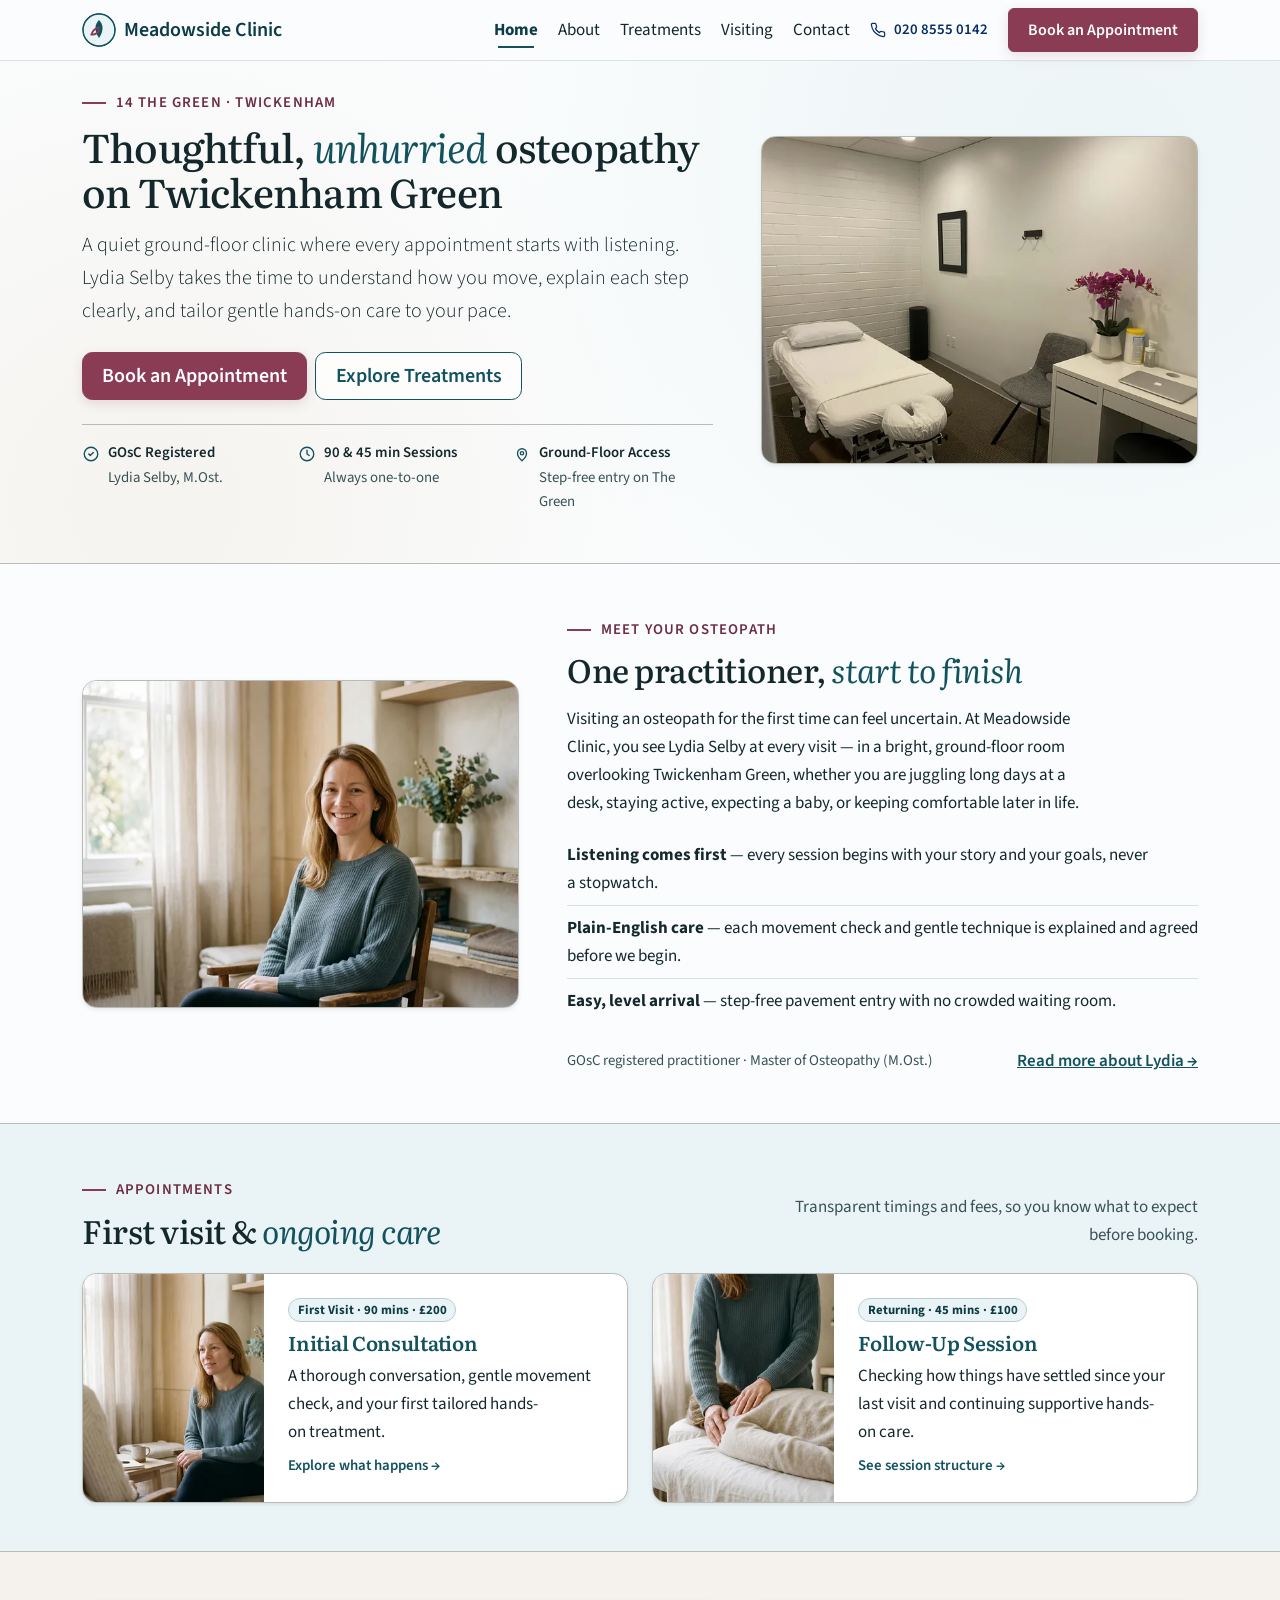
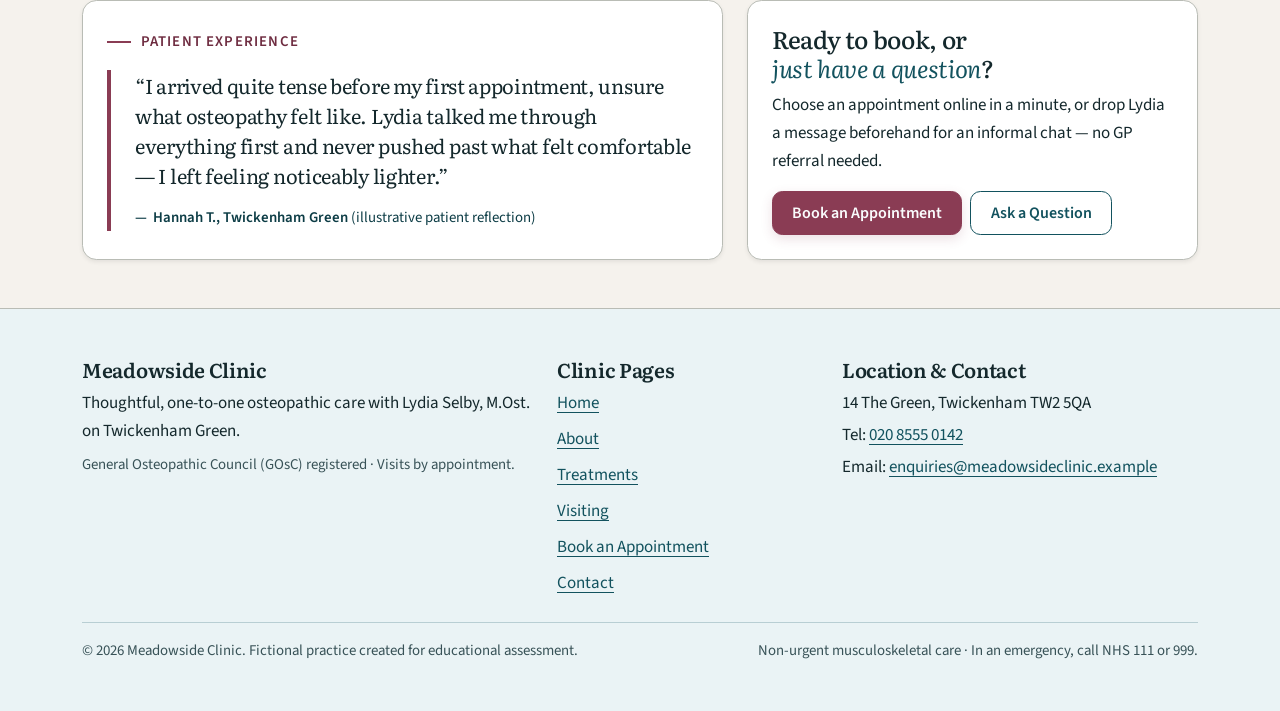
==== commit 25153201: "Polish: unify design system, upgrade clinic photography & copy, and update screenshots - Fix CSS/lay" ====
--- a/index.html
+++ b/index.html
@@ -71,7 +71,7 @@
                 </a>
               </li>
               <li class="nav-item d-lg-none mt-3">
-                <a class="d-inline-flex align-items-center gap-2 fw-semibold text-primary-emphasis" href="tel:+442085550142">
+                <a class="d-inline-flex align-items-center gap-2 py-2 fw-semibold text-primary-emphasis" href="tel:+442085550142">
                   <svg width="18" height="18" viewBox="0 0 24 24" fill="none" stroke="currentColor" stroke-width="1.8"
                     stroke-linecap="round" stroke-linejoin="round" aria-hidden="true">
                     <path d="M22 16.92v3a2 2 0 0 1-2.18 2 19.79 19.79 0 0 1-8.63-3.07 19.5 19.5 0 0 1-6-6 19.79 19.79 0 0 1-3.07-8.67A2 2 0 0 1 4.11 2h3a2 2 0 0 1 2 1.72 12.84 12.84 0 0 0 .7 2.81 2 2 0 0 1-.45 2.11L8.09 9.91a16 16 0 0 0 6 6l1.27-1.27a2 2 0 0 1 2.11-.45 12.84 12.84 0 0 0 2.81.7A2 2 0 0 1 22 16.92z"></path>
@@ -96,11 +96,10 @@
         <div class="row align-items-center gy-4 gx-lg-5">
           <div class="col-lg-7">
             <span class="small text-uppercase fw-semibold clinic-eyebrow mb-2">14 The Green · Twickenham</span>
-            <h1 class="display-5 mb-3">Calm, <em>unhurried</em> osteopathic care shaped around you</h1>
+            <h1 class="display-5 mb-3">Thoughtful, <em>unhurried</em> osteopathy on Twickenham Green</h1>
             <p class="lead mb-4">
-              At Meadowside Clinic, every appointment gives you space to talk things through, move comfortably, and
-              receive gentle hands-on support—whether you are visiting for busy workdays, active routines, pregnancy, or
-              quieter years.
+              A quiet ground-floor clinic where every appointment starts with listening. Lydia Selby takes the time to
+              understand how you move, explain each step clearly, and tailor gentle hands-on care to your pace.
             </p>
             <div class="d-grid gap-2 d-sm-flex">
               <a class="btn btn-secondary btn-lg" href="booking.html">Book an Appointment</a>
@@ -129,8 +128,8 @@
                     <path d="M12 7v5l3 2"></path>
                   </svg>
                   <div class="small">
-                    <div class="fw-semibold">90 &amp; 45 min Pace</div>
-                    <div class="text-body-secondary">Unhurried appointments</div>
+                    <div class="fw-semibold">90 &amp; 45 min Sessions</div>
+                    <div class="text-body-secondary">Always one-to-one</div>
                   </div>
                 </div>
                 <div class="col-sm-4 d-flex align-items-start gap-2">
@@ -141,7 +140,7 @@
                     <circle cx="12" cy="11" r="2.2"></circle>
                   </svg>
                   <div class="small">
-                    <div class="fw-semibold">Ground Floor</div>
+                    <div class="fw-semibold">Ground-Floor Access</div>
                     <div class="text-body-secondary">Step-free entry on The Green</div>
                   </div>
                 </div>
@@ -152,9 +151,9 @@
             <div class="ratio ratio-4x3">
               <img src="assets/images/hero-treatment-room-1200.webp"
                 srcset="assets/images/hero-treatment-room-640.webp 640w, assets/images/hero-treatment-room-800.webp 800w, assets/images/hero-treatment-room-1200.webp 1200w"
-                sizes="(max-width: 575.98px) calc(100vw - 1.5rem), (max-width: 991.98px) 696px, 526px"
+                sizes="(max-width: 575.98px) calc(100vw - 1.5rem), (max-width: 991.98px) 696px, 441px"
                 alt="Private clinic treatment room with a pale padded plinth, stool, orchid on a small desk, and white painted brick wall"
-                class="img-fluid object-fit-cover rounded-4 shadow border" width="1200" height="900"
+                class="img-fluid object-fit-cover rounded-4 shadow-sm border" width="1200" height="900"
                 fetchpriority="high">
             </div>
           </div>
@@ -166,34 +165,34 @@
     <section class="py-4 py-lg-5 border-top">
       <div class="container">
         <div class="row align-items-center gy-4 gx-lg-5">
-          <div class="col-lg-5">
+          <div class="col-lg-5 order-2 order-lg-1">
             <div class="ratio ratio-4x3">
               <img src="assets/images/lydia-portrait-1200.webp"
                 srcset="assets/images/lydia-portrait-640.webp 640w, assets/images/lydia-portrait-800.webp 800w, assets/images/lydia-portrait-1200.webp 1200w"
-                sizes="(max-width: 575.98px) calc(100vw - 1.5rem), (max-width: 991.98px) 696px, 526px"
-                alt="Osteopath Lydia Selby smiling warmly in a relaxed navy cable-knit jumper against a soft daylight studio backdrop"
-                class="img-fluid object-fit-cover rounded-4 shadow border" width="1200" height="900" loading="lazy">
-            </div>
-          </div>
-          <div class="col-lg-7">
+                sizes="(max-width: 575.98px) calc(100vw - 1.5rem), (max-width: 991.98px) 696px, 441px"
+                alt="Osteopath Lydia Selby smiling warmly in a muted slate-teal ribbed jumper inside a sunlit plaster-and-oak clinic room with sheer linen curtains and eucalyptus"
+                class="img-fluid object-fit-cover rounded-4 shadow-sm border" width="1200" height="900" loading="lazy">
+            </div>
+          </div>
+          <div class="col-lg-7 order-1 order-lg-2">
             <span class="small text-uppercase fw-semibold clinic-eyebrow mb-2">Meet your osteopath</span>
-            <h2 class="h2 mb-3">A welcoming, <em>one-to-one</em> space with Lydia Selby</h2>
+            <h2 class="h2 mb-3">One practitioner, <em>start to finish</em></h2>
             <p class="mb-3">
-              Stepping into an osteopathy clinic for the first time should feel straightforward and reassuring. You see
-              the same practitioner from first hello to follow-up, in a quiet ground-floor room just off Twickenham
-              Green.
+              Visiting an osteopath for the first time can feel uncertain. At Meadowside Clinic, you see Lydia Selby at
+              every visit — in a bright, ground-floor room overlooking Twickenham Green, whether you are juggling long
+              days at a desk, staying active, expecting a baby, or keeping comfortable later in life.
             </p>
             <ul class="list-group list-group-flush mb-3">
               <li class="list-group-item px-0 py-2">
-                <strong>Time to listen first</strong> — unhurried appointments that start with your story, never a
+                <strong>Listening comes first</strong> — every session begins with your story and your goals, never a
                 stopwatch.
               </li>
               <li class="list-group-item px-0 py-2">
-                <strong>Clear, plain-English care</strong> — every gentle check and treatment step is explained before
-                we begin.
+                <strong>Plain-English care</strong> — each movement check and gentle technique is explained and agreed
+                before we begin.
               </li>
               <li class="list-group-item px-0 py-2">
-                <strong>Step-free street arrival</strong> — calm ground-floor frontage right on Twickenham Green.
+                <strong>Easy, level arrival</strong> — step-free pavement entry with no crowded waiting room.
               </li>
             </ul>
             <div class="d-flex flex-wrap align-items-center justify-content-between gap-2 pt-2">
@@ -205,17 +204,17 @@
       </div>
     </section>
 
-    <!-- 3. Two Appointment Pathways on Sea-Glass Mist -->
+    <!-- 3. First Visit & Ongoing Care on Sea-Glass Mist -->
     <section class="py-4 py-lg-5 bg-primary-subtle border-top">
       <div class="container">
         <div class="row align-items-end justify-content-between gy-2 mb-4">
           <div class="col-lg-7">
-            <span class="small text-uppercase fw-semibold clinic-eyebrow mb-2">Appointment pathways</span>
-            <h2 class="h2 mb-0">Two clear ways <em>to begin</em></h2>
+            <span class="small text-uppercase fw-semibold clinic-eyebrow mb-2">Appointments</span>
+            <h2 class="h2 mb-0">First visit &amp; <em>ongoing care</em></h2>
           </div>
           <div class="col-lg-5 text-lg-end">
             <p class="text-body-secondary mb-0">
-              See what happens in each visit before deciding when to book.
+              Transparent timings and fees, so you know what to expect before booking.
             </p>
           </div>
         </div>
@@ -223,26 +222,25 @@
           <div class="col-lg-6">
             <div class="card clinic-card-link overflow-hidden h-100 shadow-sm">
               <div class="row g-0 h-100">
-                <div class="col-md-4">
+                <div class="col-4 col-md-4">
                   <div class="ratio ratio-4x3 h-100 overflow-hidden">
                     <img src="assets/images/consultation-conversation-960.webp"
                       srcset="assets/images/consultation-conversation-480.webp 480w, assets/images/consultation-conversation-960.webp 960w"
-                      sizes="(max-width: 767.98px) calc(100vw - 1.5rem), 220px"
-                      alt="Practitioner and client seated together in a sunlit white-brick consultation room having a calm initial conversation"
-                      class="object-fit-cover clinic-card-photo-top" width="960" height="720" loading="lazy">
-                  </div>
-                </div>
-                <div class="col-md-8">
-                  <div class="card-body d-flex flex-column justify-content-center h-100 p-4">
+                      sizes="(max-width: 767.98px) calc((100vw - 1.5rem) / 3), 220px"
+                      alt="Lydia Selby listening warmly to a client across a small pale-oak table with a mug and notebook in a sunlit clinic room"
+                      class="object-fit-cover" width="960" height="720" loading="lazy">
+                  </div>
+                </div>
+                <div class="col-8 col-md-8">
+                  <div class="card-body d-flex flex-column justify-content-center h-100 p-3 p-md-4">
                     <span
-                      class="badge rounded-pill bg-primary-subtle text-primary-emphasis border border-primary-subtle align-self-start mb-2">01
-                      · First Visit · 90 mins · £200</span>
+                      class="badge rounded-pill bg-primary-subtle text-primary-emphasis border border-primary-subtle align-self-start mb-2">First
+                      Visit · 90 mins · £200</span>
                     <h3 class="h5 card-title fw-semibold mb-2">
                       <a class="stretched-link text-decoration-none" href="treatments.html">Initial Consultation</a>
                     </h3>
                     <p class="card-text mb-2">
-                      Unhurried conversation, gentle movement assessment, and first hands-on treatment tailored to your
-                      comfort.
+                      A thorough conversation, gentle movement check, and your first tailored hands-on treatment.
                     </p>
                     <span class="small fw-semibold text-primary">Explore what happens &rarr;</span>
                   </div>
@@ -254,26 +252,25 @@
           <div class="col-lg-6">
             <div class="card clinic-card-link overflow-hidden h-100 shadow-sm">
               <div class="row g-0 h-100">
-                <div class="col-md-4">
+                <div class="col-4 col-md-4">
                   <div class="ratio ratio-4x3 h-100 overflow-hidden">
                     <img src="assets/images/osteopathic-lumbar-care-960.webp"
                       srcset="assets/images/osteopathic-lumbar-care-480.webp 480w, assets/images/osteopathic-lumbar-care-960.webp 960w"
-                      sizes="(max-width: 767.98px) calc(100vw - 1.5rem), 220px"
-                      alt="Practitioner hands gently palpating an adult patient's lower back during a hands-on osteopathic session"
+                      sizes="(max-width: 767.98px) calc((100vw - 1.5rem) / 3), 220px"
+                      alt="Lydia's hands gently working on the upper back and shoulder of a comfortably clothed patient resting on a pale linen-draped plinth"
                       class="object-fit-cover" width="960" height="720" loading="lazy">
                   </div>
                 </div>
-                <div class="col-md-8">
-                  <div class="card-body d-flex flex-column justify-content-center h-100 p-4">
+                <div class="col-8 col-md-8">
+                  <div class="card-body d-flex flex-column justify-content-center h-100 p-3 p-md-4">
                     <span
-                      class="badge rounded-pill bg-primary-subtle text-primary-emphasis border border-primary-subtle align-self-start mb-2">02
-                      · Ongoing · 45 mins · £100</span>
+                      class="badge rounded-pill bg-primary-subtle text-primary-emphasis border border-primary-subtle align-self-start mb-2">Returning
+                      · 45 mins · £100</span>
                     <h3 class="h5 card-title fw-semibold mb-2">
                       <a class="stretched-link text-decoration-none" href="treatments.html">Follow-Up Session</a>
                     </h3>
                     <p class="card-text mb-2">
-                      Reviewing how things have settled since your previous visit and continuing supportive, unhurried
-                      care.
+                      Checking how things have settled since your last visit and continuing supportive hands-on care.
                     </p>
                     <span class="small fw-semibold text-primary">See session structure &rarr;</span>
                   </div>
@@ -296,8 +293,9 @@
                 <figure class="border-accent border-start border-4 ps-3 ps-sm-4 mb-0">
                   <blockquote class="blockquote fs-5 mb-3">
                     <p class="mb-0">
-                      &ldquo;I felt genuinely listened to from the moment I walked through the door. Lydia explained
-                      everything gently and moved completely at my pace.&rdquo;
+                      &ldquo;I arrived quite tense before my first appointment, unsure what osteopathy felt like. Lydia
+                      talked me through everything first and never pushed past what felt comfortable — I left feeling
+                      noticeably lighter.&rdquo;
                     </p>
                   </blockquote>
                   <figcaption class="blockquote-footer mb-0">
@@ -310,9 +308,10 @@
           <div class="col-lg-5">
             <div class="card shadow-sm h-100">
               <div class="card-body p-4 d-flex flex-column">
-                <h2 class="h4 mb-2">Ready to visit, or simply <em>have a question</em>?</h2>
+                <h2 class="h4 mb-2">Ready to book, or <em>just have a question</em>?</h2>
                 <p class="mb-3">
-                  Arrange an appointment directly, or message Lydia beforehand for an informal chat—no referral needed.
+                  Choose an appointment online in a minute, or drop Lydia a message beforehand for an informal chat —
+                  no GP referral needed.
                 </p>
                 <div class="d-grid gap-2 d-sm-flex mt-auto">
                   <a class="btn btn-secondary" href="booking.html">Book an Appointment</a>
@@ -333,7 +332,7 @@
         <div class="col-lg-5">
           <h2 class="h5 fw-semibold mb-2">Meadowside Clinic</h2>
           <p class="mb-2">
-            Calm, unhurried osteopathic care with Lydia Selby, M.Ost. near Twickenham Green.
+            Thoughtful, one-to-one osteopathic care with Lydia Selby, M.Ost. on Twickenham Green.
           </p>
           <p class="small text-body-secondary mb-0">
             General Osteopathic Council (GOsC) registered · Visits by appointment.
--- a/assets/css/style.css
+++ b/assets/css/style.css
@@ -55,6 +55,7 @@
   --clinic-border-ui: #668991;
   --clinic-border-warm: #ddd5c9;
   --clinic-border-input: #557880;
+  --clinic-surface-border: color-mix(in oklab, var(--clinic-primary) 18%, var(--clinic-border-warm));
   --clinic-error: #9e243b;
   --clinic-error-bg: #fdf3f5;
   --clinic-ease: cubic-bezier(0.16, 1, 0.3, 1);
@@ -78,8 +79,9 @@
   --bs-link-color-rgb: 18, 82, 94;
   --bs-link-hover-color: var(--clinic-primary-dark);
   --bs-link-hover-color-rgb: 12, 60, 69;
-  --bs-border-color: var(--clinic-border);
+  --bs-border-color: var(--clinic-surface-border);
   --bs-border-radius: 0.65rem;
+  --bs-border-radius-xl: 0.9rem;
   --bs-focus-ring-color: rgba(18, 82, 94, 0.25);
 }
 
@@ -149,18 +151,24 @@
   max-width: 65ch;
 }
 
-/* Lead intros may run the full column width */
-main p.lead {
-  max-width: none;
-}
-
+/* Centered intro paragraphs inherit the 65ch measure cap, so center the capped box as well */
+main .text-center p,
 main p.text-center {
   margin-inline: auto;
 }
 
+/* Lead intros and list-group rows span their full container width so dividers never stop early */
+main p.lead,
+main .list-group-item {
+  max-width: none;
+}
+
+/* Keep UI eyebrows, accordion triggers, and card headers in the clean sans-serif face */
 .clinic-eyebrow,
+.card-header,
 main .accordion .accordion-button {
-  font-family: "Source Sans 3", "Source Sans Fallback", system-ui, "Segoe UI", Roboto, "Helvetica Neue", Arial, sans-serif;
+  font-family: "Source Sans 3", "Source Sans Fallback", system-ui, sans-serif;
+  letter-spacing: normal;
   text-wrap: balance;
 }
 
@@ -201,14 +209,6 @@
   --bs-navbar-toggler-border-color: var(--clinic-border-ui);
 }
 
-header .navbar[data-bs-theme="light"]::before {
-  content: "";
-  position: absolute;
-  inset: 0;
-  z-index: -1;
-  backdrop-filter: blur(10px);
-}
-
 header .navbar-toggler {
   min-width: 44px;
   min-height: 44px;
@@ -218,7 +218,16 @@
   position: relative;
   padding-inline: 0.75rem;
   border-radius: 0.45rem;
-  font-weight: 500;
+  font-weight: 400;
+}
+
+header .navbar a[href^="tel:"] {
+  text-underline-offset: 0.25rem;
+}
+
+header .navbar a[href^="tel:"]:hover {
+  color: var(--clinic-primary);
+  text-decoration: underline;
 }
 
 @media (min-width: 992px) {
@@ -255,7 +264,7 @@
 header .offcanvas-lg {
   --bs-offcanvas-bg: var(--clinic-porcelain);
   --bs-offcanvas-color: var(--clinic-text);
-  --bs-offcanvas-border-color: var(--clinic-border);
+  --bs-offcanvas-border-color: var(--clinic-surface-border);
 }
 
 footer a {
@@ -283,10 +292,10 @@
   justify-content: center;
   padding-inline: 1.2rem;
   font-weight: 600;
-  border-radius: 0.65rem;
-}
-
-/* Mineral Teal primary button */
+  border-radius: var(--bs-border-radius);
+}
+
+/* Mineral Teal primary button (utility / recovery actions) */
 .btn-primary {
   --bs-btn-color: var(--clinic-porcelain);
   --bs-btn-bg: var(--clinic-primary);
@@ -350,13 +359,13 @@
 
 .card {
   --bs-card-bg: #ffffff;
-  --bs-card-border-color: color-mix(in oklab, var(--clinic-primary) 18%, var(--clinic-border-warm));
-  --bs-card-border-radius: 0.9rem;
-  --bs-card-inner-border-radius: calc(0.9rem - 1px);
+  --bs-card-border-color: var(--clinic-surface-border);
+  --bs-card-border-radius: var(--bs-border-radius-xl);
+  --bs-card-inner-border-radius: calc(var(--bs-border-radius-xl) - 1px);
 }
 
 .card-header {
-  border-bottom-color: color-mix(in oklab, var(--clinic-primary) 18%, var(--clinic-border-warm));
+  border-bottom-color: var(--clinic-surface-border);
 }
 
 .clinic-card-link:hover,
@@ -371,36 +380,27 @@
   --bs-list-group-color: var(--clinic-text);
 }
 
-/* Unified rounded callouts matching .card corner geometry with 4px left accent bar */
+/* Unified rounded callouts: clipped pseudo-element accent bar avoids curved border-left "horns"
+   and uses a real border so it remains visible in Windows Forced Colors Mode */
 main aside {
-  border: 1px solid color-mix(in oklab, var(--clinic-primary) 18%, var(--clinic-border-warm));
+  position: relative;
+  overflow: hidden;
+  border: 1px solid var(--clinic-surface-border);
+  border-radius: var(--bs-border-radius-xl);
+}
+
+main aside::before {
+  content: "";
+  position: absolute;
+  top: 0;
+  bottom: 0;
+  left: 0;
   border-left: 4px solid var(--clinic-primary);
-  border-radius: 0.9rem;
-}
-
-main aside.border-accent {
-  border-left-color: var(--clinic-accent);
-}
-
-/* Single Rosewood border-start accent utility for quotes */
+}
+
+/* Single Rosewood border-start accent utility reserved for patient reflection quotes */
 .border-start.border-accent {
   --bs-border-color: var(--clinic-accent);
-}
-
-/* Numbered step circles for the Treatments "What happens in a session" roadmap */
-.clinic-step-number {
-  display: inline-flex;
-  align-items: center;
-  justify-content: center;
-  width: 2.75rem;
-  height: 2.75rem;
-  flex-shrink: 0;
-  border: 1px solid var(--clinic-border-ui);
-  border-radius: 50%;
-  background-color: var(--clinic-mist);
-  color: var(--clinic-primary-dark);
-  font-size: 1.25rem;
-  font-weight: 600;
 }
 
 .blockquote {
@@ -416,8 +416,8 @@
 main .accordion {
   --bs-accordion-bg: #ffffff;
   --bs-accordion-color: var(--clinic-text);
-  --bs-accordion-border-color: color-mix(in oklab, var(--clinic-primary) 22%, var(--clinic-border-warm));
-  --bs-accordion-border-radius: 0.9rem;
+  --bs-accordion-border-color: var(--clinic-surface-border);
+  --bs-accordion-border-radius: var(--bs-border-radius-xl);
   --bs-accordion-btn-color: var(--clinic-primary-dark);
   --bs-accordion-btn-bg: #ffffff;
   --bs-accordion-active-bg: var(--clinic-mist-soft);
@@ -426,7 +426,19 @@
   --bs-accordion-btn-focus-box-shadow: 0 0 0 0.22rem rgba(18, 82, 94, 0.25);
   --bs-accordion-btn-icon: url("data:image/svg+xml,%3csvg xmlns='http://www.w3.org/2000/svg' viewBox='0 0 16 16' fill='none' stroke='%2312525E' stroke-width='2' stroke-linecap='round' stroke-linejoin='round'%3e%3cpath d='m2 5 6 6 6-6'/%3e%3c/svg%3e");
   --bs-accordion-btn-active-icon: url("data:image/svg+xml,%3csvg xmlns='http://www.w3.org/2000/svg' viewBox='0 0 16 16' fill='none' stroke='%230C3C45' stroke-width='2' stroke-linecap='round' stroke-linejoin='round'%3e%3cpath d='m2 5 6 6 6-6'/%3e%3c/svg%3e");
-  border-radius: 0.9rem;
+
+  /* Continuous 1px outer box so rounded corners never taper */
+  border: 1px solid var(--clinic-surface-border);
+  border-radius: var(--bs-border-radius-xl);
+}
+
+main .accordion .accordion-item {
+  border: 0;
+  border-top: 1px solid var(--clinic-surface-border);
+}
+
+main .accordion .accordion-item:first-child {
+  border-top: 0;
 }
 
 main .accordion .accordion-button {
@@ -442,7 +454,7 @@
   background-color: var(--clinic-mist);
   padding: 0.35rem;
   border-radius: 0.75rem;
-  border: 1px solid var(--clinic-border-ui);
+  border: 1px solid var(--clinic-surface-border);
 }
 
 main .nav-pills .nav-link {
@@ -452,7 +464,18 @@
 }
 
 @media (max-width: 575.98px) {
+  main .nav-pills {
+    display: flex;
+    width: 100%;
+  }
+
+  main .nav-pills .nav-item {
+    flex: 1 1 auto;
+  }
+
   main .nav-pills .nav-link {
+    width: 100%;
+    text-align: center;
     padding-inline: 0.65rem;
     font-size: 0.9375rem;
   }
@@ -473,11 +496,19 @@
 }
 
 main .table thead th:first-child {
-  border-top-left-radius: calc(0.9rem - 1px);
+  border-top-left-radius: calc(var(--bs-border-radius-xl) - 1px);
 }
 
 main .table thead th:last-child {
-  border-top-right-radius: calc(0.9rem - 1px);
+  border-top-right-radius: calc(var(--bs-border-radius-xl) - 1px);
+}
+
+.table tbody tr:last-child > :first-child {
+  border-bottom-left-radius: calc(var(--bs-border-radius-xl) - 1px);
+}
+
+.table tbody tr:last-child > :last-child {
+  border-bottom-right-radius: calc(var(--bs-border-radius-xl) - 1px);
 }
 
 /* ==========================================================================
@@ -536,10 +567,6 @@
 
 main form .form-control:user-valid {
   border-color: var(--clinic-primary);
-}
-
-.clinic-card-photo-top {
-  object-position: center 22%;
 }
 
 /* ==========================================================================
@@ -596,6 +623,10 @@
     border: 1px solid CanvasText;
   }
 
+  main aside::before {
+    border-left-color: CanvasText;
+  }
+
   .clinic-eyebrow::before {
     display: none;
   }
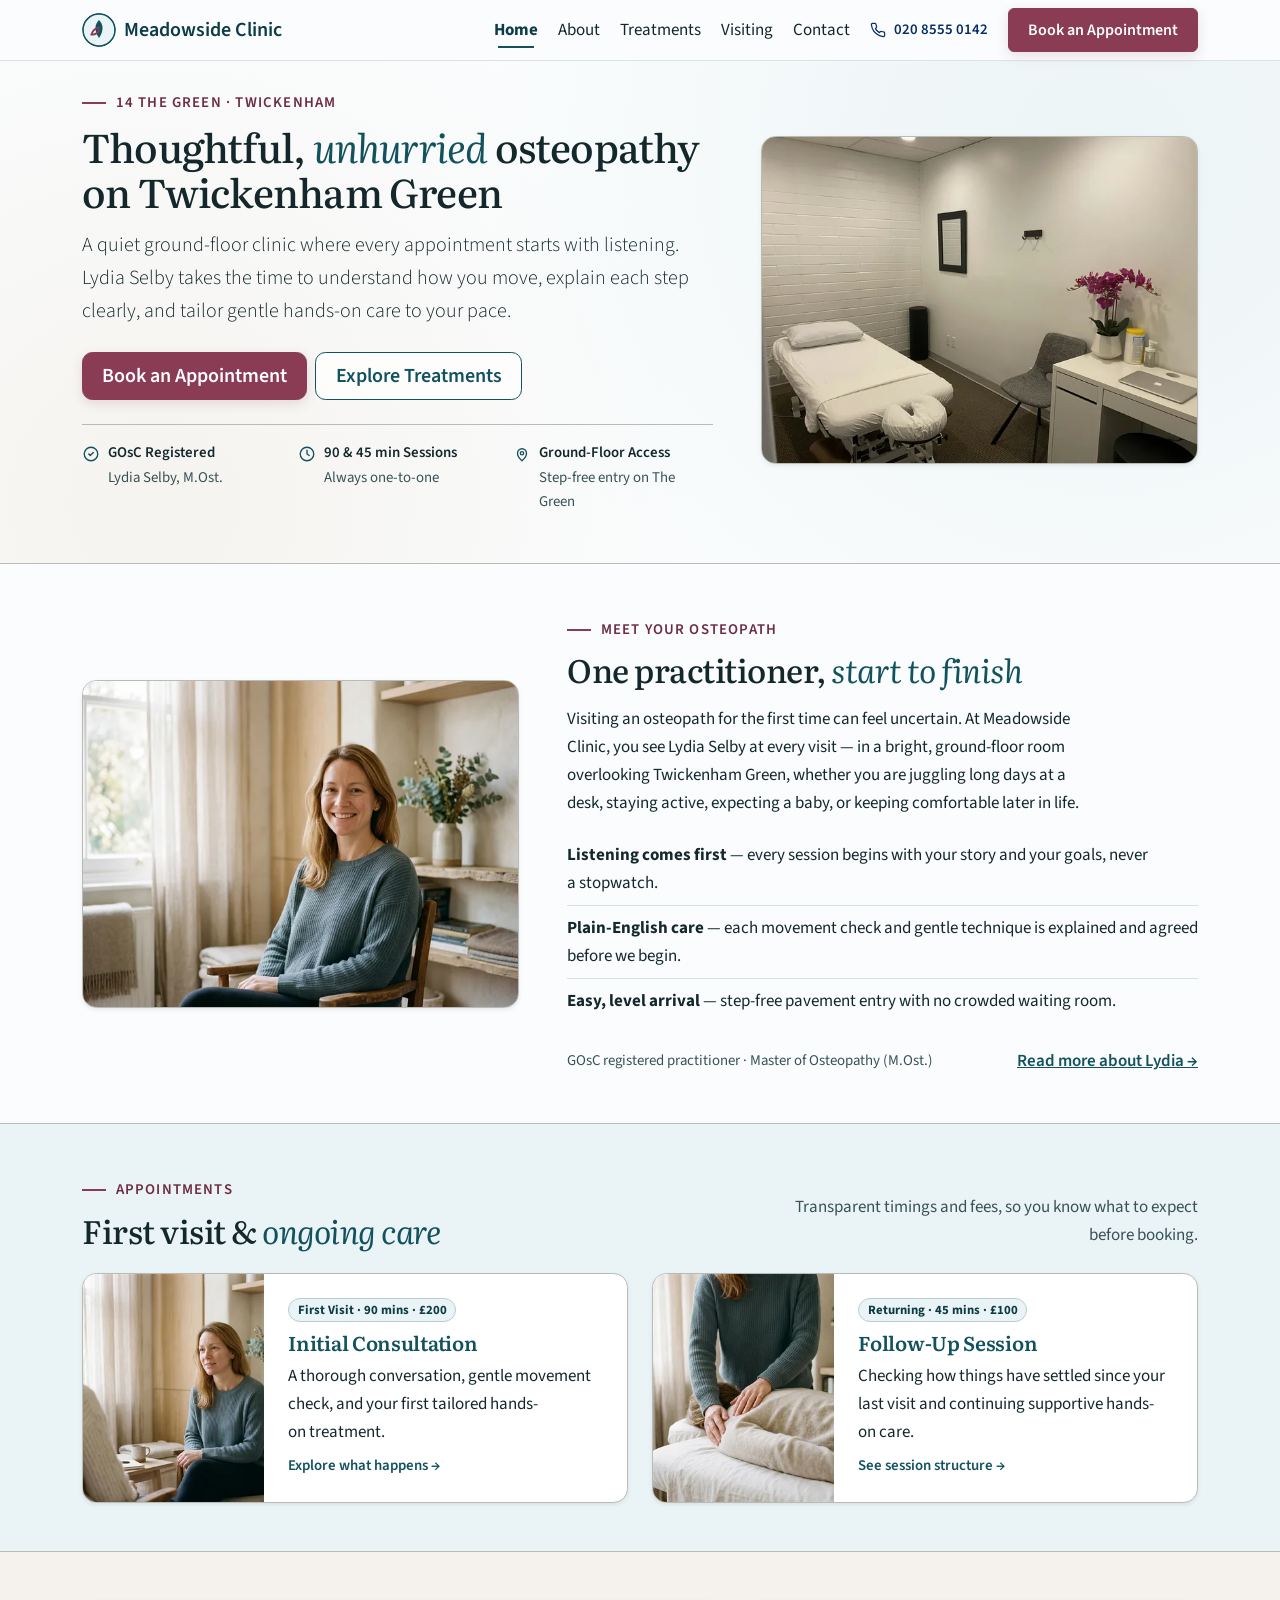
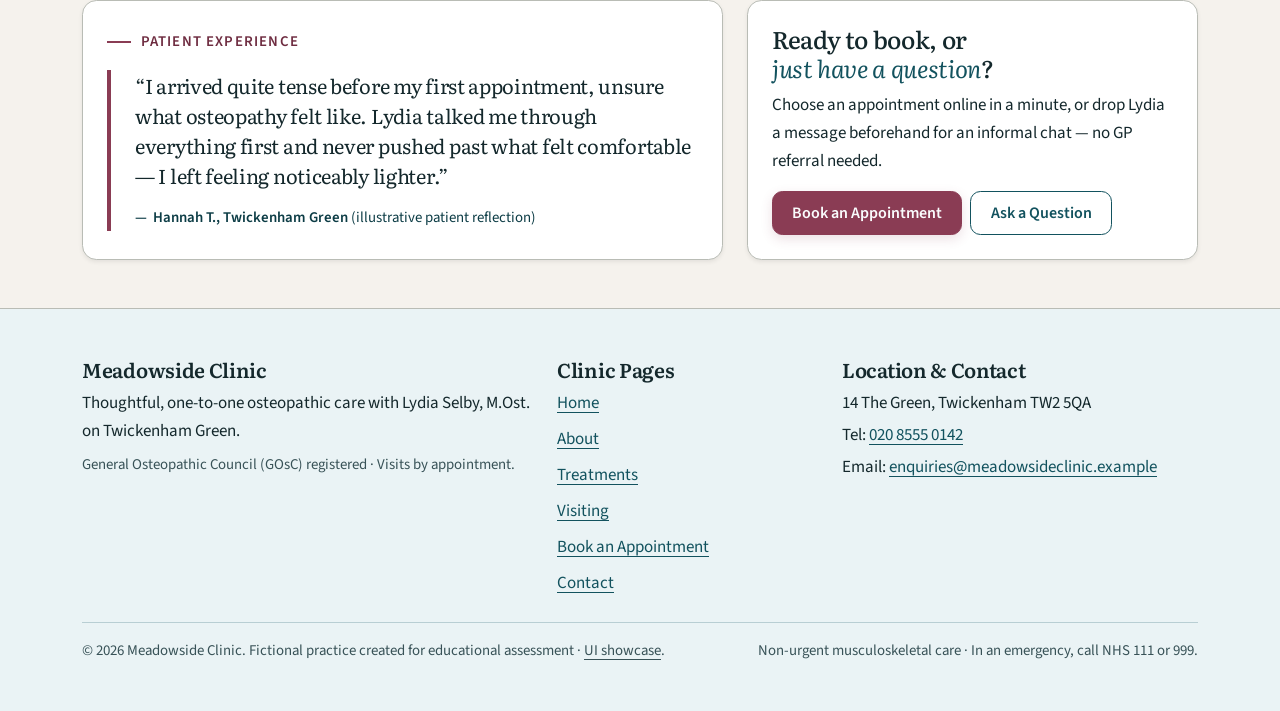
==== commit 10e950fd: "Add subtle footer link to UI showcase page across all pages" ====
--- a/index.html
+++ b/index.html
@@ -288,7 +288,7 @@
         <div class="row align-items-stretch gy-4">
           <div class="col-lg-7">
             <div class="card shadow-sm h-100">
-              <div class="card-body p-3 p-sm-4 d-flex flex-column justify-content-center">
+              <div class="card-body d-flex flex-column justify-content-center">
                 <span class="small text-uppercase fw-semibold clinic-eyebrow mb-3">Patient experience</span>
                 <figure class="border-accent border-start border-4 ps-3 ps-sm-4 mb-0">
                   <blockquote class="blockquote fs-5 mb-3">
@@ -307,7 +307,7 @@
           </div>
           <div class="col-lg-5">
             <div class="card shadow-sm h-100">
-              <div class="card-body p-4 d-flex flex-column">
+              <div class="card-body d-flex flex-column">
                 <h2 class="h4 mb-2">Ready to book, or <em>just have a question</em>?</h2>
                 <p class="mb-3">
                   Choose an appointment online in a minute, or drop Lydia a message beforehand for an informal chat —
@@ -359,7 +359,9 @@
       </div>
       <div
         class="border-top border-primary-subtle pt-3 d-flex flex-column flex-md-row justify-content-between gap-2 small text-body-secondary">
-        <p class="mb-0">&copy; 2026 Meadowside Clinic. Fictional practice created for educational assessment.</p>
+        <p class="mb-0">&copy; 2026 Meadowside Clinic. Fictional practice created for educational assessment · <a
+            class="text-body-secondary link-underline-opacity-50 link-underline-opacity-100-hover"
+            href="showcase.html">UI showcase</a>.</p>
         <p class="mb-0">Non-urgent musculoskeletal care · In an emergency, call NHS 111 or 999.</p>
       </div>
     </div>
--- a/assets/css/style.css
+++ b/assets/css/style.css
@@ -83,6 +83,7 @@
   --bs-border-radius: 0.65rem;
   --bs-border-radius-xl: 0.9rem;
   --bs-focus-ring-color: rgba(18, 82, 94, 0.25);
+  --bs-code-color: var(--clinic-accent-dark);
 }
 
 /* Smooth in-page navigation; scroll-padding-top keeps anchored sections clear of the sticky header */
@@ -362,6 +363,23 @@
   --bs-card-border-color: var(--clinic-surface-border);
   --bs-card-border-radius: var(--bs-border-radius-xl);
   --bs-card-inner-border-radius: calc(var(--bs-border-radius-xl) - 1px);
+  --bs-card-spacer-y: 1.5rem;
+  --bs-card-spacer-x: 1.5rem;
+  --bs-card-cap-padding-y: 0.75rem;
+  --bs-card-cap-padding-x: 1.5rem;
+}
+
+.card > .list-group {
+  --bs-list-group-item-padding-y: 0.75rem;
+  --bs-list-group-item-padding-x: var(--bs-card-spacer-x);
+}
+
+@media (max-width: 575.98px) {
+  .card {
+    --bs-card-spacer-y: 1.25rem;
+    --bs-card-spacer-x: 1.25rem;
+    --bs-card-cap-padding-x: 1.25rem;
+  }
 }
 
 .card-header {
